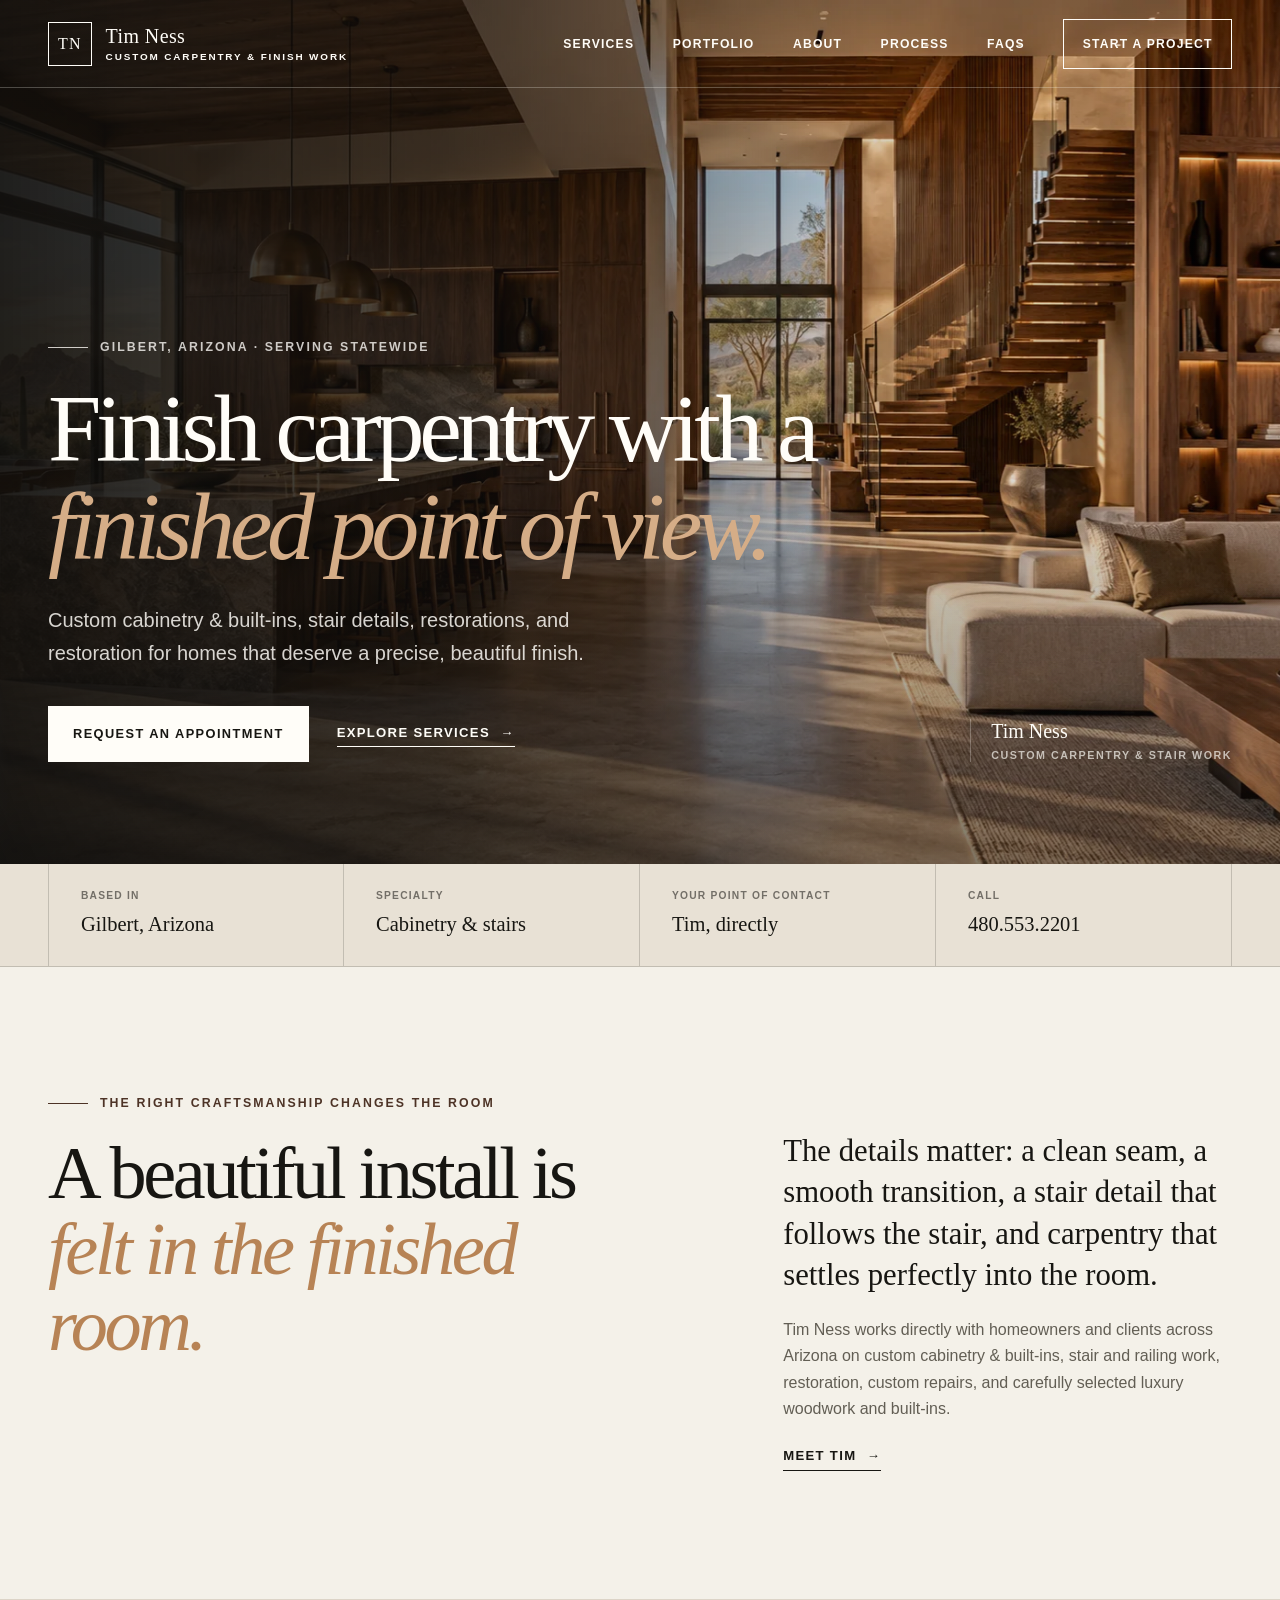
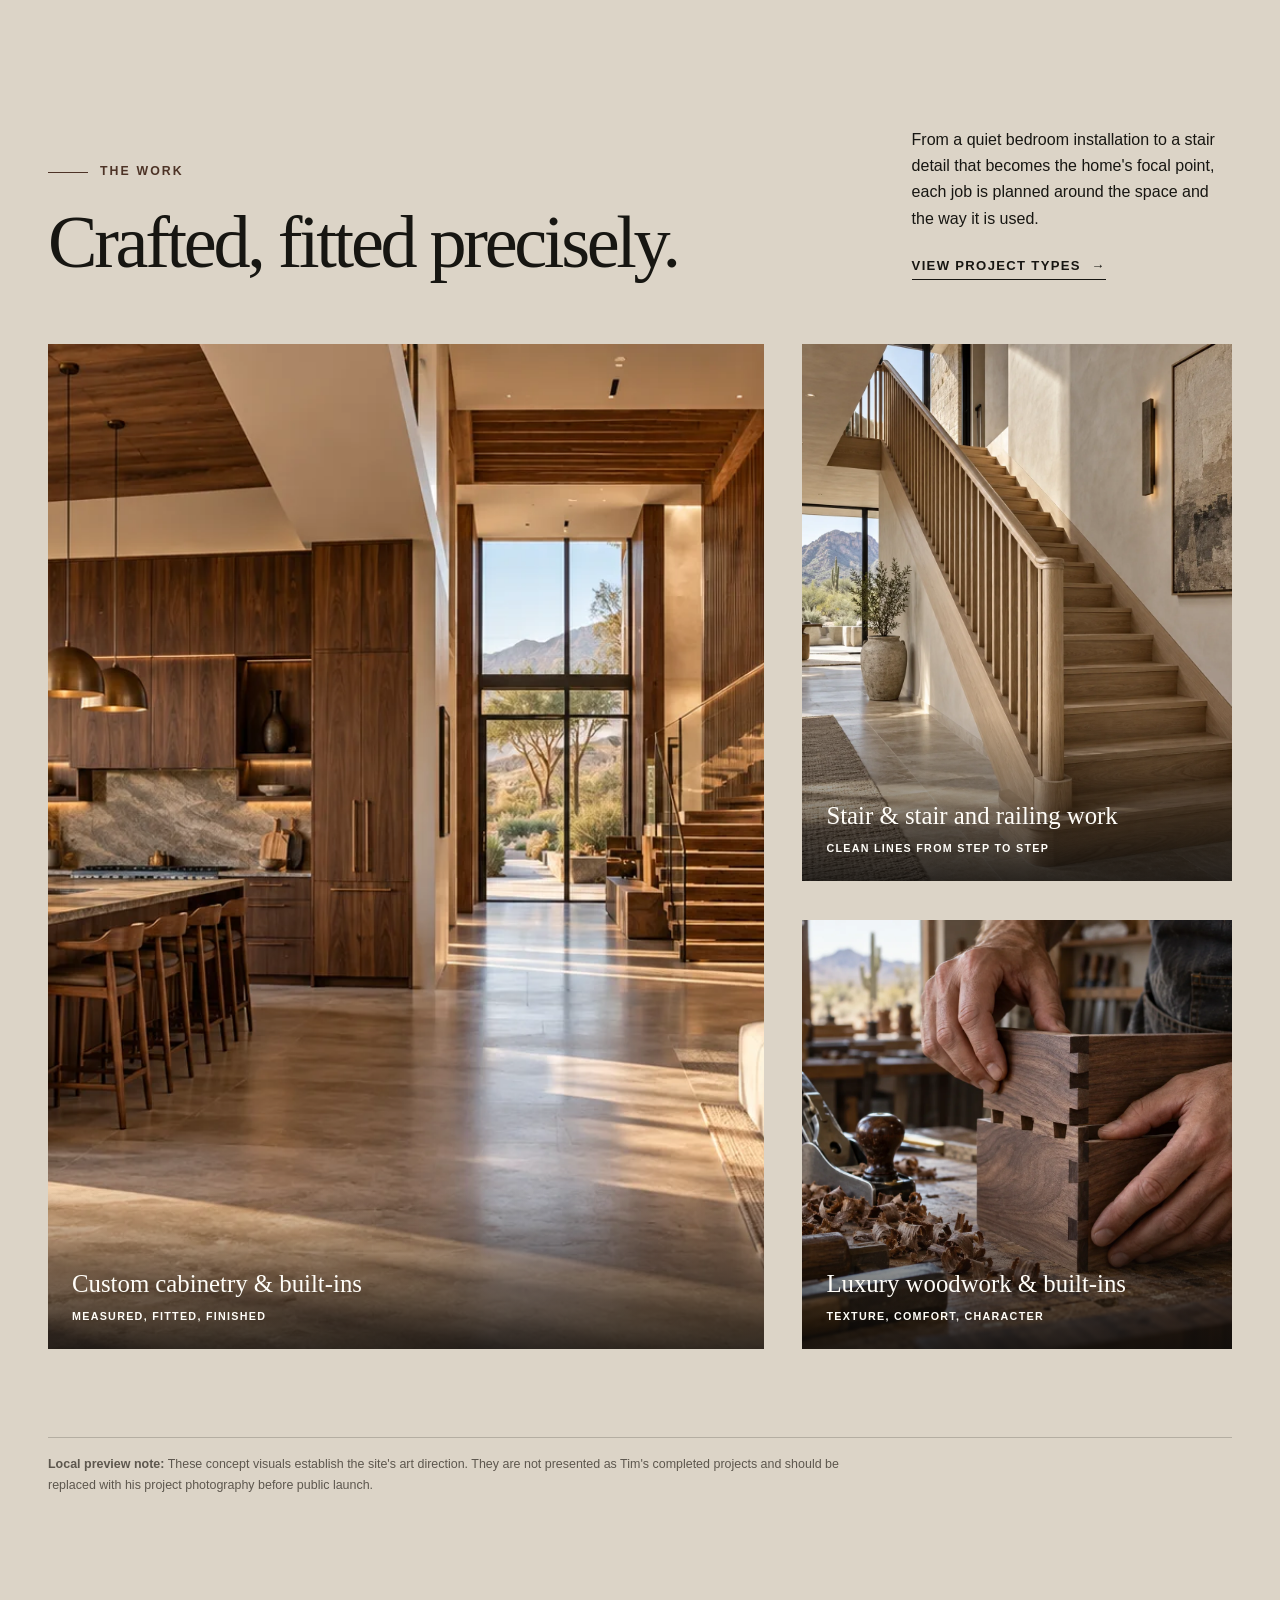
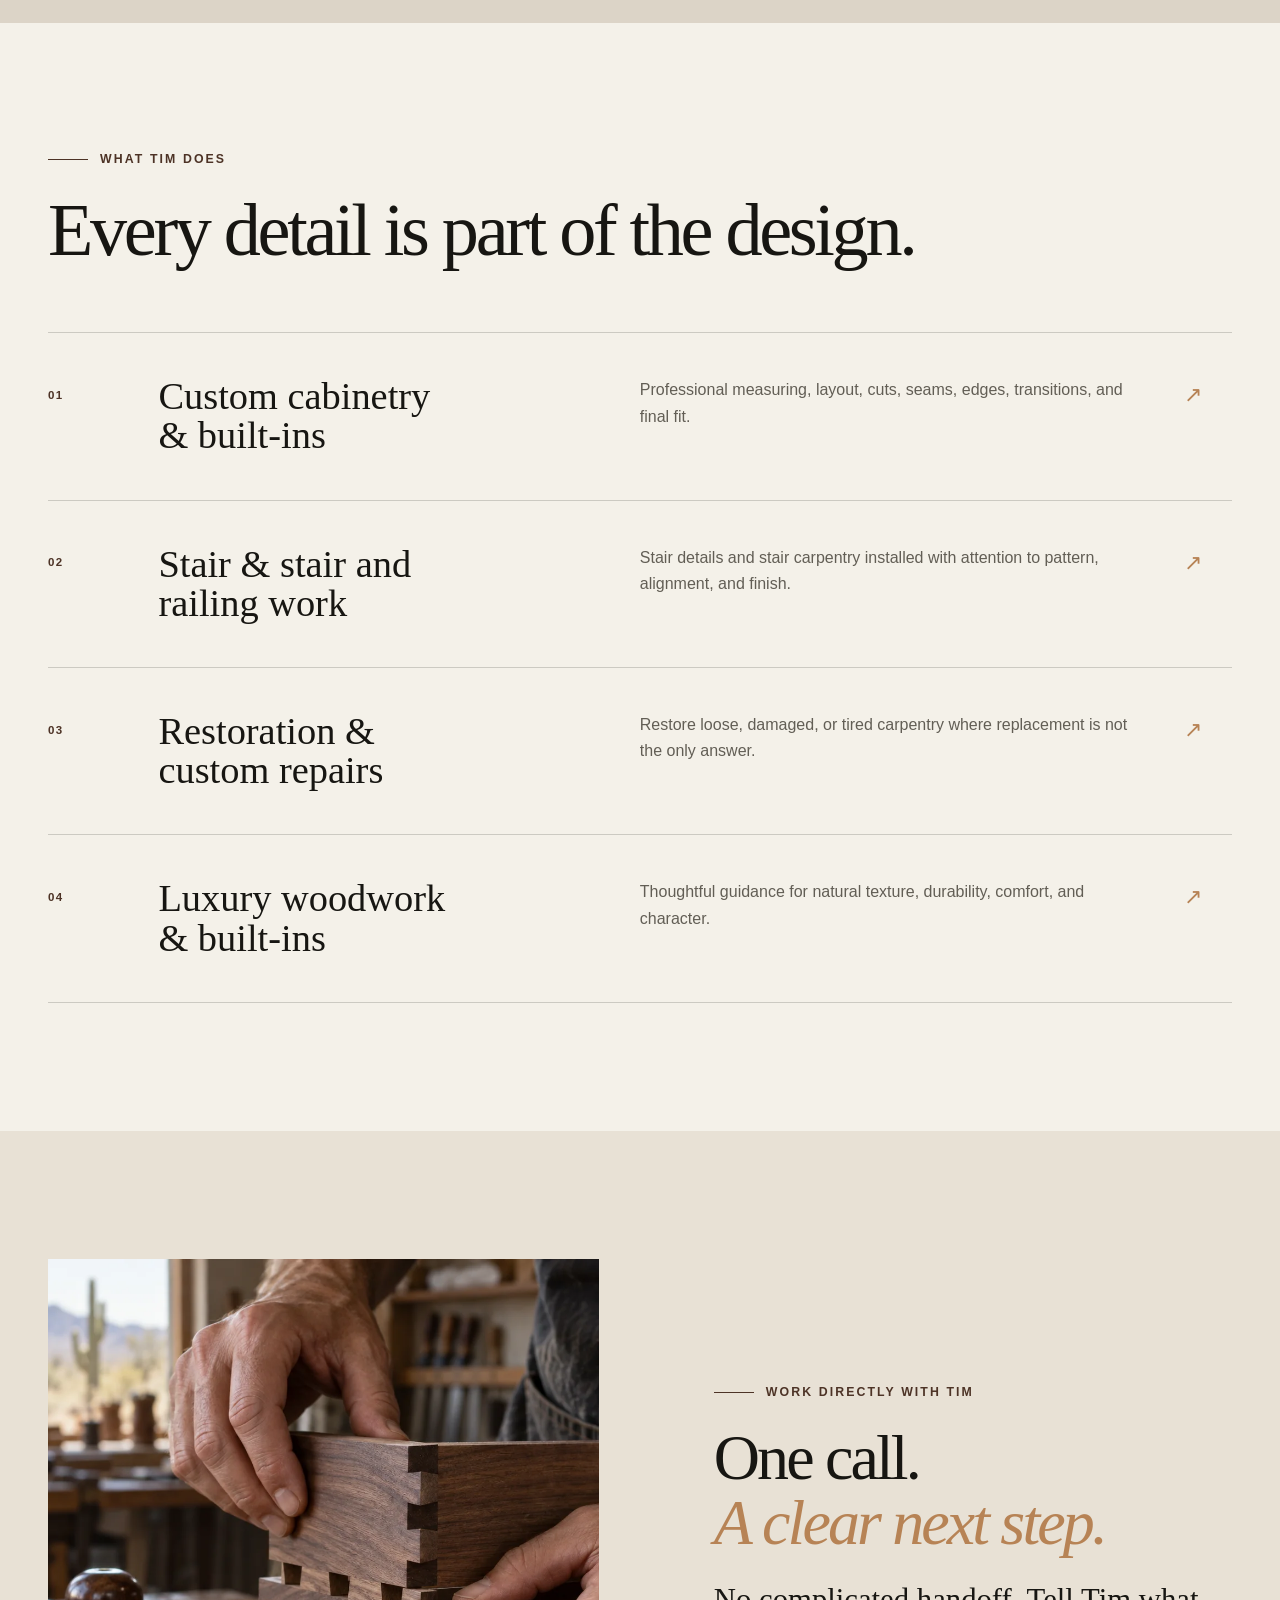
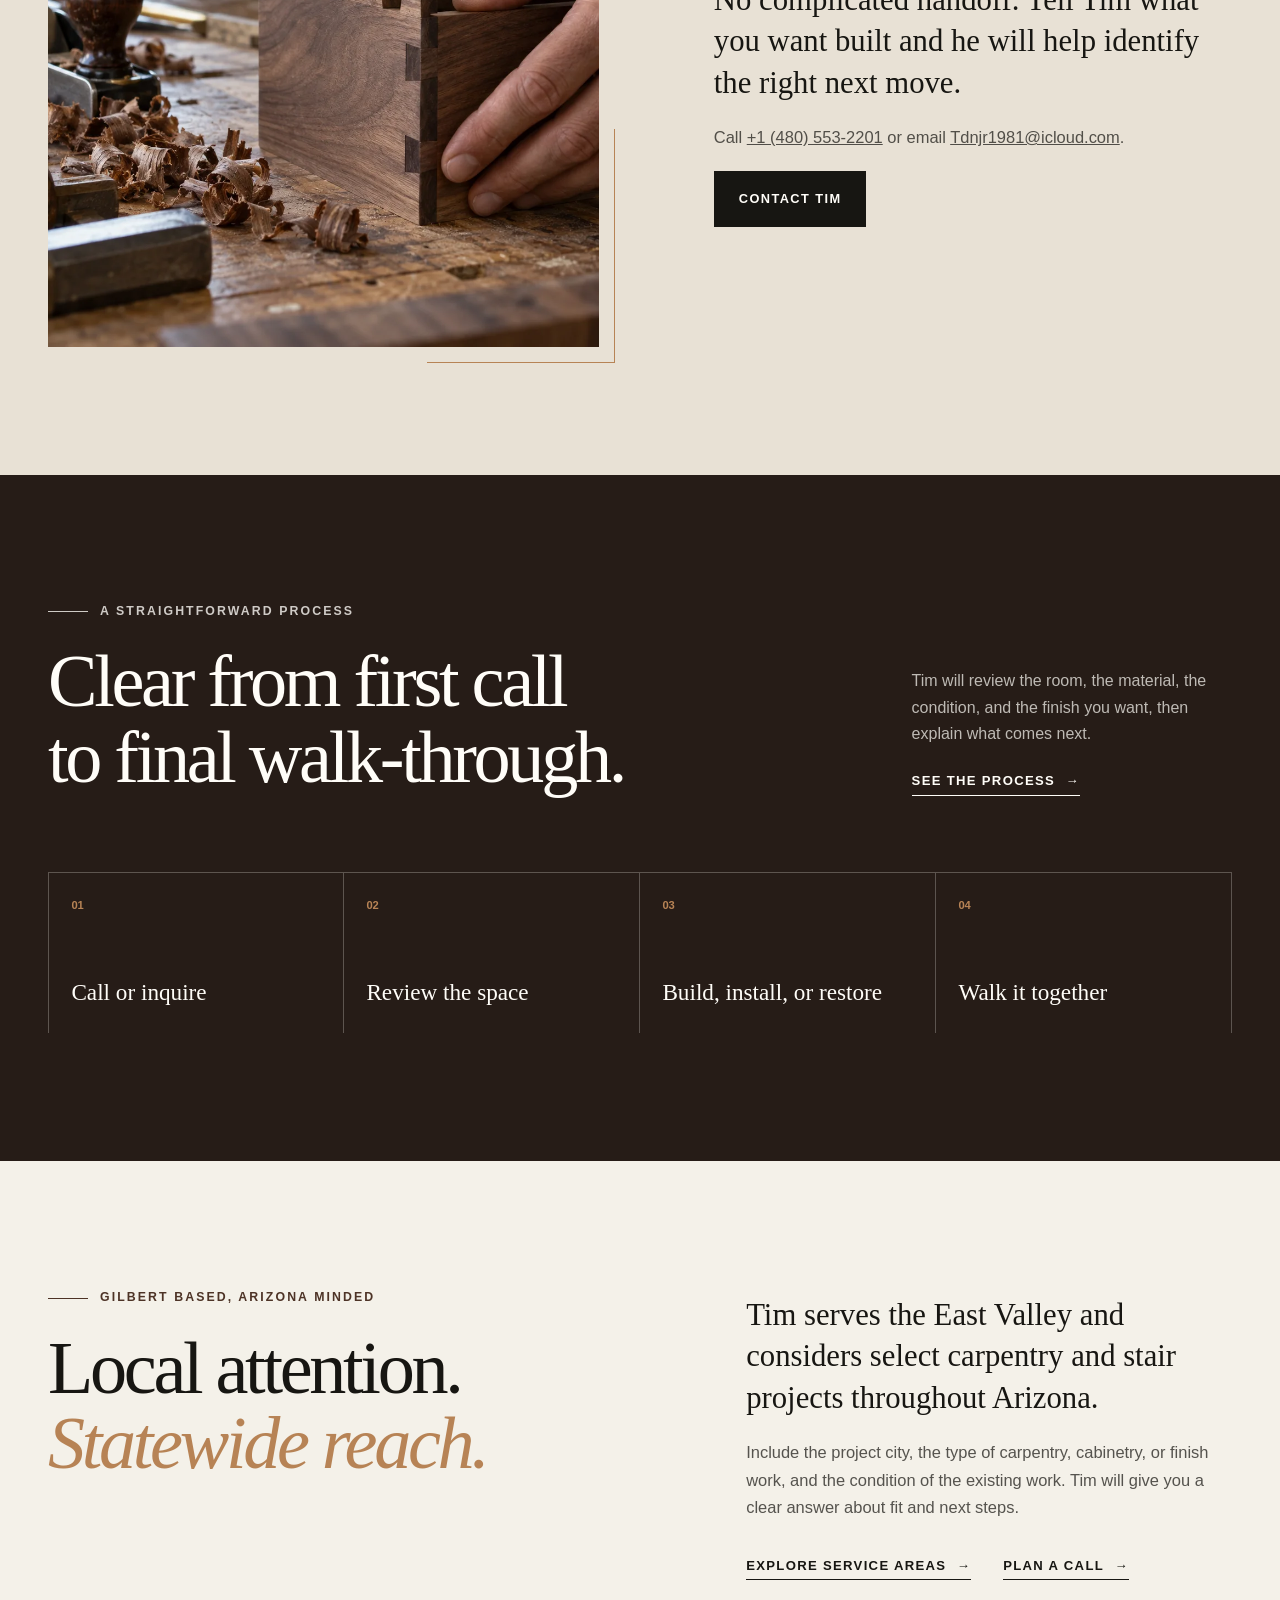
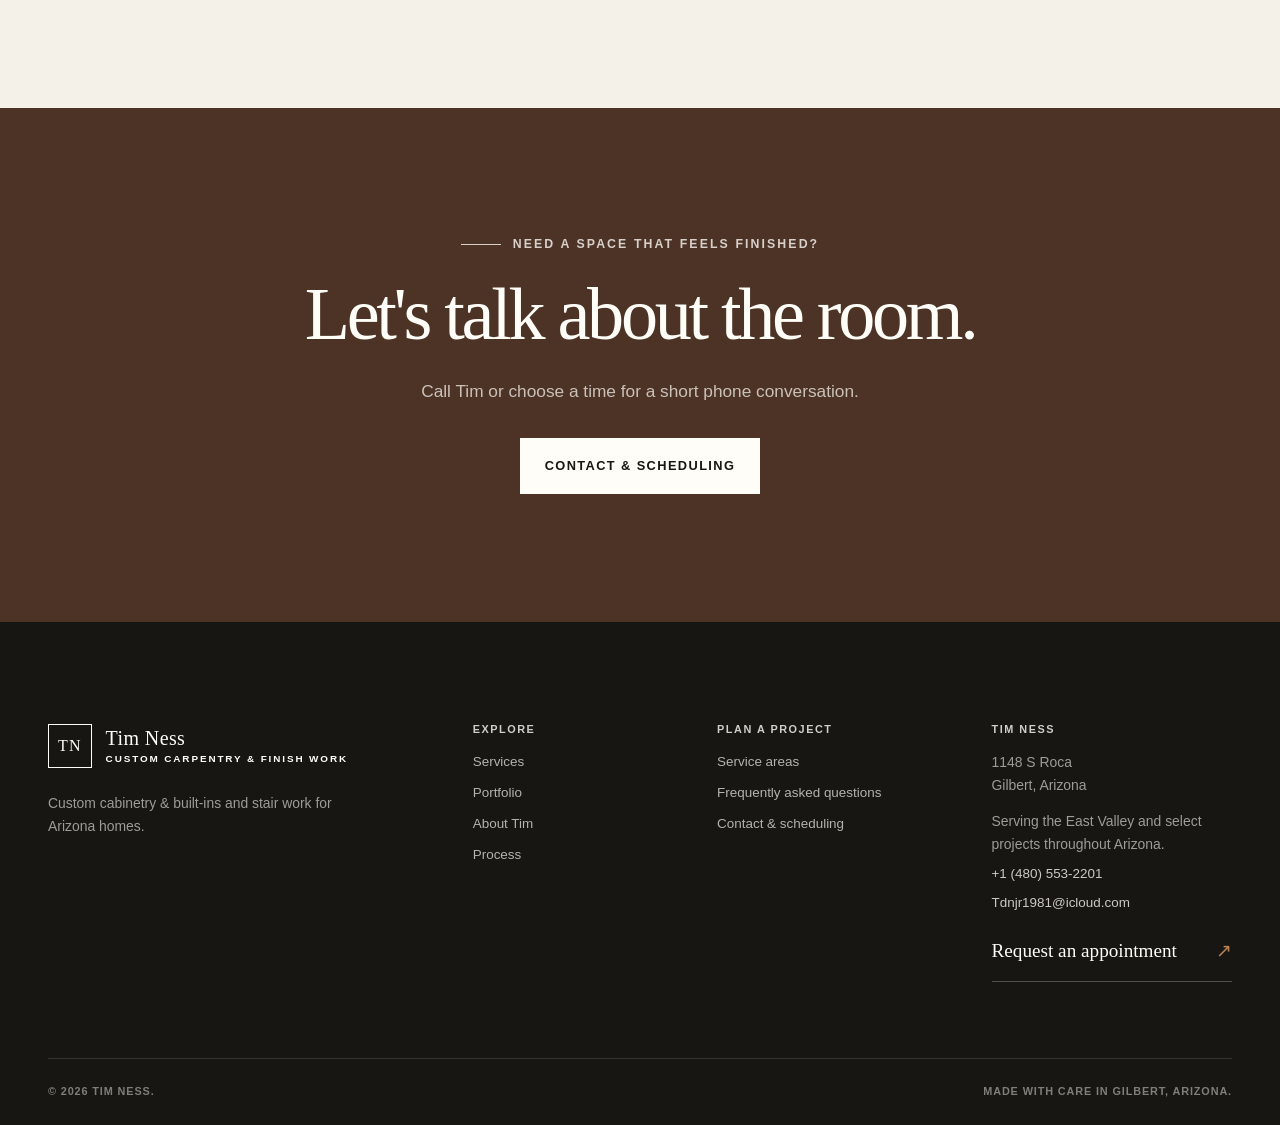
==== index.html @ 59b5bea2 "Publish Tim Ness carpentry preview" ====
<!doctype html>
<html lang="en-US">
<head>
	<meta charset="UTF-8">
	<meta name="viewport" content="width=device-width, initial-scale=1">
	<title>Tim Ness Custom Carpentry &#8211; Gilbert, Arizona</title>
<meta name='robots' content='noindex, nofollow' />
<meta name="description" content="Custom cabinetry, kitchens, built-ins, finish carpentry, stair work, and architectural millwork based in Gilbert and serving Arizona."><style id="wp-img-auto-sizes-contain-inline-css">
img:is([sizes=auto i],[sizes^="auto," i]){contain-intrinsic-size:3000px 1500px}
/*# sourceURL=wp-img-auto-sizes-contain-inline-css */
</style>
<style id="wp-emoji-styles-inline-css">

	img.wp-smiley, img.emoji {
		display: inline !important;
		border: none !important;
		box-shadow: none !important;
		height: 1em !important;
		width: 1em !important;
		margin: 0 0.07em !important;
		vertical-align: -0.1em !important;
		background: none !important;
		padding: 0 !important;
	}
/*# sourceURL=wp-emoji-styles-inline-css */
</style>
<style id="wp-block-library-inline-css">
:root{--wp-block-synced-color:#7a00df;--wp-block-synced-color--rgb:122,0,223;--wp-bound-block-color:var(--wp-block-synced-color);--wp-editor-canvas-background:#ddd;--wp-admin-theme-color:#007cba;--wp-admin-theme-color--rgb:0,124,186;--wp-admin-theme-color-darker-10:#006ba1;--wp-admin-theme-color-darker-10--rgb:0,107,160.5;--wp-admin-theme-color-darker-20:#005a87;--wp-admin-theme-color-darker-20--rgb:0,90,135;--wp-admin-border-width-focus:2px}@media (min-resolution:192dpi){:root{--wp-admin-border-width-focus:1.5px}}.wp-element-button{cursor:pointer}:root .has-very-light-gray-background-color{background-color:#eee}:root .has-very-dark-gray-background-color{background-color:#313131}:root .has-very-light-gray-color{color:#eee}:root .has-very-dark-gray-color{color:#313131}:root .has-vivid-green-cyan-to-vivid-cyan-blue-gradient-background{background:linear-gradient(135deg,#00d084,#0693e3)}:root .has-purple-crush-gradient-background{background:linear-gradient(135deg,#34e2e4,#4721fb 50%,#ab1dfe)}:root .has-hazy-dawn-gradient-background{background:linear-gradient(135deg,#faaca8,#dad0ec)}:root .has-subdued-olive-gradient-background{background:linear-gradient(135deg,#fafae1,#67a671)}:root .has-atomic-cream-gradient-background{background:linear-gradient(135deg,#fdd79a,#004a59)}:root .has-nightshade-gradient-background{background:linear-gradient(135deg,#330968,#31cdcf)}:root .has-midnight-gradient-background{background:linear-gradient(135deg,#020381,#2874fc)}:root{--wp--preset--font-size--normal:16px;--wp--preset--font-size--huge:42px}.has-regular-font-size{font-size:1em}.has-larger-font-size{font-size:2.625em}.has-normal-font-size{font-size:var(--wp--preset--font-size--normal)}.has-huge-font-size{font-size:var(--wp--preset--font-size--huge)}:root .has-text-align-center{text-align:center}:root .has-text-align-left{text-align:left}:root .has-text-align-right{text-align:right}.has-fit-text{white-space:nowrap!important}#end-resizable-editor-section{display:none}.aligncenter{clear:both}.items-justified-left{justify-content:flex-start}.items-justified-center{justify-content:center}.items-justified-right{justify-content:flex-end}.items-justified-space-between{justify-content:space-between}.screen-reader-text{word-wrap:normal!important;border:0;clip-path:inset(50%);height:1px;margin:-1px;overflow:hidden;padding:0;position:absolute;width:1px;word-break:normal!important}.screen-reader-text:focus{background-color:#ddd;clip-path:none;color:#444;display:block;font-size:1em;height:auto;left:5px;line-height:normal;padding:15px 23px 14px;text-decoration:none;top:5px;width:auto;z-index:100000}html :where(.has-border-color){border-style:solid}html :where([style^=border-color],[style*=";border-color"],[style*="; border-color"]){border-style:solid}html :where([style^=border-top-color],[style*=";border-top-color"],[style*="; border-top-color"]){border-top-style:solid}html :where([style^=border-right-color],[style*=";border-right-color"],[style*="; border-right-color"]){border-right-style:solid}html :where([style^=border-bottom-color],[style*=";border-bottom-color"],[style*="; border-bottom-color"]){border-bottom-style:solid}html :where([style^=border-left-color],[style*=";border-left-color"],[style*="; border-left-color"]){border-left-style:solid}html :where([style^=border-width],[style*=";border-width"],[style*="; border-width"]){border-style:solid}html :where([style^=border-top-width],[style*=";border-top-width"],[style*="; border-top-width"]){border-top-style:solid}html :where([style^=border-right-width],[style*=";border-right-width"],[style*="; border-right-width"]){border-right-style:solid}html :where([style^=border-bottom-width],[style*=";border-bottom-width"],[style*="; border-bottom-width"]){border-bottom-style:solid}html :where([style^=border-left-width],[style*=";border-left-width"],[style*="; border-left-width"]){border-left-style:solid}html :where(img[class*=wp-image-]){height:auto;max-width:100%}:where(figure){margin:0 0 1em}html :where(.is-position-sticky){--wp-admin--admin-bar--position-offset:var(--wp-admin--admin-bar--height,0px)}@media screen and (max-width:600px){html :where(.is-position-sticky){--wp-admin--admin-bar--position-offset:0px}}

/*# sourceURL=/wp-includes/css/dist/block-library/common.min.css */
</style>
<style id="classic-theme-styles-inline-css">
/*! This file is auto-generated */
.wp-block-button__link{color:#fff;background-color:#32373c;border-radius:9999px;box-shadow:none;text-decoration:none;padding:calc(.667em + 2px) calc(1.333em + 2px);font-size:1.125em}.wp-block-file__button{background:#32373c;color:#fff;text-decoration:none}
/*# sourceURL=/wp-includes/css/classic-themes.min.css */
</style>

<style id="global-styles-inline-css">
:root{--wp--preset--aspect-ratio--square: 1;--wp--preset--aspect-ratio--4-3: 4/3;--wp--preset--aspect-ratio--3-4: 3/4;--wp--preset--aspect-ratio--3-2: 3/2;--wp--preset--aspect-ratio--2-3: 2/3;--wp--preset--aspect-ratio--16-9: 16/9;--wp--preset--aspect-ratio--9-16: 9/16;--wp--preset--color--black: #000000;--wp--preset--color--cyan-bluish-gray: #abb8c3;--wp--preset--color--white: #ffffff;--wp--preset--color--pale-pink: #f78da7;--wp--preset--color--vivid-red: #cf2e2e;--wp--preset--color--luminous-vivid-orange: #ff6900;--wp--preset--color--luminous-vivid-amber: #fcb900;--wp--preset--color--light-green-cyan: #7bdcb5;--wp--preset--color--vivid-green-cyan: #00d084;--wp--preset--color--pale-cyan-blue: #8ed1fc;--wp--preset--color--vivid-cyan-blue: #0693e3;--wp--preset--color--vivid-purple: #9b51e0;--wp--preset--gradient--vivid-cyan-blue-to-vivid-purple: linear-gradient(135deg,rgb(6,147,227) 0%,rgb(155,81,224) 100%);--wp--preset--gradient--light-green-cyan-to-vivid-green-cyan: linear-gradient(135deg,rgb(122,220,180) 0%,rgb(0,208,130) 100%);--wp--preset--gradient--luminous-vivid-amber-to-luminous-vivid-orange: linear-gradient(135deg,rgb(252,185,0) 0%,rgb(255,105,0) 100%);--wp--preset--gradient--luminous-vivid-orange-to-vivid-red: linear-gradient(135deg,rgb(255,105,0) 0%,rgb(207,46,46) 100%);--wp--preset--gradient--very-light-gray-to-cyan-bluish-gray: linear-gradient(135deg,rgb(238,238,238) 0%,rgb(169,184,195) 100%);--wp--preset--gradient--cool-to-warm-spectrum: linear-gradient(135deg,rgb(74,234,220) 0%,rgb(151,120,209) 20%,rgb(207,42,186) 40%,rgb(238,44,130) 60%,rgb(251,105,98) 80%,rgb(254,248,76) 100%);--wp--preset--gradient--blush-light-purple: linear-gradient(135deg,rgb(255,206,236) 0%,rgb(152,150,240) 100%);--wp--preset--gradient--blush-bordeaux: linear-gradient(135deg,rgb(254,205,165) 0%,rgb(254,45,45) 50%,rgb(107,0,62) 100%);--wp--preset--gradient--luminous-dusk: linear-gradient(135deg,rgb(255,203,112) 0%,rgb(199,81,192) 50%,rgb(65,88,208) 100%);--wp--preset--gradient--pale-ocean: linear-gradient(135deg,rgb(255,245,203) 0%,rgb(182,227,212) 50%,rgb(51,167,181) 100%);--wp--preset--gradient--electric-grass: linear-gradient(135deg,rgb(202,248,128) 0%,rgb(113,206,126) 100%);--wp--preset--gradient--midnight: linear-gradient(135deg,rgb(2,3,129) 0%,rgb(40,116,252) 100%);--wp--preset--font-size--small: 13px;--wp--preset--font-size--medium: 20px;--wp--preset--font-size--large: 36px;--wp--preset--font-size--x-large: 42px;--wp--preset--spacing--20: 0.44rem;--wp--preset--spacing--30: 0.67rem;--wp--preset--spacing--40: 1rem;--wp--preset--spacing--50: 1.5rem;--wp--preset--spacing--60: 2.25rem;--wp--preset--spacing--70: 3.38rem;--wp--preset--spacing--80: 5.06rem;--wp--preset--shadow--natural: 6px 6px 9px rgba(0, 0, 0, 0.2);--wp--preset--shadow--deep: 12px 12px 50px rgba(0, 0, 0, 0.4);--wp--preset--shadow--sharp: 6px 6px 0px rgba(0, 0, 0, 0.2);--wp--preset--shadow--outlined: 6px 6px 0px -3px rgb(255, 255, 255), 6px 6px rgb(0, 0, 0);--wp--preset--shadow--crisp: 6px 6px 0px rgb(0, 0, 0);}.wp-block-button{--wp--preset--dimension--25: 25%;--wp--preset--dimension--50: 50%;--wp--preset--dimension--75: 75%;--wp--preset--dimension--100: 100%;}:where(body) { margin: 0; }:where(.is-layout-flex){gap: 0.5em;}:where(.is-layout-grid){gap: 0.5em;}body .is-layout-flex{display: flex;}.is-layout-flex{flex-wrap: wrap;align-items: center;}.is-layout-flex > :is(*, div){margin: 0;}body .is-layout-grid{display: grid;}.is-layout-grid > :is(*, div){margin: 0;}body{padding-top: 0px;padding-right: 0px;padding-bottom: 0px;padding-left: 0px;}:root :where(.wp-element-button, .wp-block-button__link){background-color: #32373c;border-width: 0;color: #fff;font-family: inherit;font-size: inherit;font-style: inherit;font-weight: inherit;letter-spacing: inherit;line-height: inherit;padding-top: calc(0.667em + 2px);padding-right: calc(1.333em + 2px);padding-bottom: calc(0.667em + 2px);padding-left: calc(1.333em + 2px);text-decoration: none;text-transform: inherit;}.has-black-color{color: var(--wp--preset--color--black) !important;}.has-cyan-bluish-gray-color{color: var(--wp--preset--color--cyan-bluish-gray) !important;}.has-white-color{color: var(--wp--preset--color--white) !important;}.has-pale-pink-color{color: var(--wp--preset--color--pale-pink) !important;}.has-vivid-red-color{color: var(--wp--preset--color--vivid-red) !important;}.has-luminous-vivid-orange-color{color: var(--wp--preset--color--luminous-vivid-orange) !important;}.has-luminous-vivid-amber-color{color: var(--wp--preset--color--luminous-vivid-amber) !important;}.has-light-green-cyan-color{color: var(--wp--preset--color--light-green-cyan) !important;}.has-vivid-green-cyan-color{color: var(--wp--preset--color--vivid-green-cyan) !important;}.has-pale-cyan-blue-color{color: var(--wp--preset--color--pale-cyan-blue) !important;}.has-vivid-cyan-blue-color{color: var(--wp--preset--color--vivid-cyan-blue) !important;}.has-vivid-purple-color{color: var(--wp--preset--color--vivid-purple) !important;}.has-black-background-color{background-color: var(--wp--preset--color--black) !important;}.has-cyan-bluish-gray-background-color{background-color: var(--wp--preset--color--cyan-bluish-gray) !important;}.has-white-background-color{background-color: var(--wp--preset--color--white) !important;}.has-pale-pink-background-color{background-color: var(--wp--preset--color--pale-pink) !important;}.has-vivid-red-background-color{background-color: var(--wp--preset--color--vivid-red) !important;}.has-luminous-vivid-orange-background-color{background-color: var(--wp--preset--color--luminous-vivid-orange) !important;}.has-luminous-vivid-amber-background-color{background-color: var(--wp--preset--color--luminous-vivid-amber) !important;}.has-light-green-cyan-background-color{background-color: var(--wp--preset--color--light-green-cyan) !important;}.has-vivid-green-cyan-background-color{background-color: var(--wp--preset--color--vivid-green-cyan) !important;}.has-pale-cyan-blue-background-color{background-color: var(--wp--preset--color--pale-cyan-blue) !important;}.has-vivid-cyan-blue-background-color{background-color: var(--wp--preset--color--vivid-cyan-blue) !important;}.has-vivid-purple-background-color{background-color: var(--wp--preset--color--vivid-purple) !important;}.has-black-border-color{border-color: var(--wp--preset--color--black) !important;}.has-cyan-bluish-gray-border-color{border-color: var(--wp--preset--color--cyan-bluish-gray) !important;}.has-white-border-color{border-color: var(--wp--preset--color--white) !important;}.has-pale-pink-border-color{border-color: var(--wp--preset--color--pale-pink) !important;}.has-vivid-red-border-color{border-color: var(--wp--preset--color--vivid-red) !important;}.has-luminous-vivid-orange-border-color{border-color: var(--wp--preset--color--luminous-vivid-orange) !important;}.has-luminous-vivid-amber-border-color{border-color: var(--wp--preset--color--luminous-vivid-amber) !important;}.has-light-green-cyan-border-color{border-color: var(--wp--preset--color--light-green-cyan) !important;}.has-vivid-green-cyan-border-color{border-color: var(--wp--preset--color--vivid-green-cyan) !important;}.has-pale-cyan-blue-border-color{border-color: var(--wp--preset--color--pale-cyan-blue) !important;}.has-vivid-cyan-blue-border-color{border-color: var(--wp--preset--color--vivid-cyan-blue) !important;}.has-vivid-purple-border-color{border-color: var(--wp--preset--color--vivid-purple) !important;}.has-vivid-cyan-blue-to-vivid-purple-gradient-background{background: var(--wp--preset--gradient--vivid-cyan-blue-to-vivid-purple) !important;}.has-light-green-cyan-to-vivid-green-cyan-gradient-background{background: var(--wp--preset--gradient--light-green-cyan-to-vivid-green-cyan) !important;}.has-luminous-vivid-amber-to-luminous-vivid-orange-gradient-background{background: var(--wp--preset--gradient--luminous-vivid-amber-to-luminous-vivid-orange) !important;}.has-luminous-vivid-orange-to-vivid-red-gradient-background{background: var(--wp--preset--gradient--luminous-vivid-orange-to-vivid-red) !important;}.has-very-light-gray-to-cyan-bluish-gray-gradient-background{background: var(--wp--preset--gradient--very-light-gray-to-cyan-bluish-gray) !important;}.has-cool-to-warm-spectrum-gradient-background{background: var(--wp--preset--gradient--cool-to-warm-spectrum) !important;}.has-blush-light-purple-gradient-background{background: var(--wp--preset--gradient--blush-light-purple) !important;}.has-blush-bordeaux-gradient-background{background: var(--wp--preset--gradient--blush-bordeaux) !important;}.has-luminous-dusk-gradient-background{background: var(--wp--preset--gradient--luminous-dusk) !important;}.has-pale-ocean-gradient-background{background: var(--wp--preset--gradient--pale-ocean) !important;}.has-electric-grass-gradient-background{background: var(--wp--preset--gradient--electric-grass) !important;}.has-midnight-gradient-background{background: var(--wp--preset--gradient--midnight) !important;}.has-small-font-size{font-size: var(--wp--preset--font-size--small) !important;}.has-medium-font-size{font-size: var(--wp--preset--font-size--medium) !important;}.has-large-font-size{font-size: var(--wp--preset--font-size--large) !important;}.has-x-large-font-size{font-size: var(--wp--preset--font-size--x-large) !important;}
/*# sourceURL=global-styles-inline-css */
</style>

<link rel='stylesheet' id='tim-ness-main-css' href='https://ymemon.github.io/tim-ness-carpentry-preview/wp-content/themes/tim-ness-fine-carpentry/assets/css/main.css?ver=2.0.1' media='all' />
<link rel="https://api.w.org/" href="https://ymemon.github.io/tim-ness-carpentry-preview/wp-json/" /><link rel="alternate" title="JSON" type="application/json" href="https://ymemon.github.io/tim-ness-carpentry-preview/wp-json/wp/v2/pages/6" /><link rel="EditURI" type="application/rsd+xml" title="RSD" href="https://ymemon.github.io/tim-ness-carpentry-preview/xmlrpc.php?rsd" />
<meta name="generator" content="WordPress 7.1" />
<link rel="canonical" href="https://ymemon.github.io/tim-ness-carpentry-preview/" />
<link rel='shortlink' href='https://ymemon.github.io/tim-ness-carpentry-preview/' />
<script type="application/ld+json">{"@context":"https://schema.org","@type":"ProfessionalService","name":"Tim Ness Custom Carpentry","description":"Custom cabinetry, kitchens, built-ins, finish carpentry, stair work, and architectural millwork serving Arizona.","email":"Tdnjr1981@icloud.com","telephone":"+1-480-553-2201","address":{"@type":"PostalAddress","streetAddress":"1148 S Roca","addressLocality":"Gilbert","addressRegion":"AZ","addressCountry":"US"},"areaServed":{"@type":"State","name":"Arizona"},"url":"https://ymemon.github.io/tim-ness-carpentry-preview/"}</script></head>
<body class="home wp-singular page-template-default page page-id-6 wp-embed-responsive wp-theme-tim-ness-fine-carpentry">
<a class="skip-link" href="#main-content">Skip to content</a>
<header class="site-header" data-site-header>
	<div class="site-shell header-inner">
		<a class="brand" href="https://ymemon.github.io/tim-ness-carpentry-preview/" aria-label="Tim Ness Custom Carpentry and Stair Work home">
			<span class="brand-mark" aria-hidden="true">TN</span>
			<span class="brand-copy">
				<strong>Tim Ness</strong>
				<small>Custom Carpentry & Finish Work</small>
			</span>
		</a>

		<button class="menu-toggle" type="button" aria-expanded="false" aria-controls="site-navigation">
			<span class="sr-only">Toggle navigation</span>
			<span></span><span></span>
		</button>

		<nav class="site-navigation" id="site-navigation" aria-label="Primary navigation">
			<a  href="https://ymemon.github.io/tim-ness-carpentry-preview/services/">Services</a>
			<a  href="https://ymemon.github.io/tim-ness-carpentry-preview/portfolio/">Portfolio</a>
			<a  href="https://ymemon.github.io/tim-ness-carpentry-preview/about/">About</a>
			<a  href="https://ymemon.github.io/tim-ness-carpentry-preview/process/">Process</a>
			<a  href="https://ymemon.github.io/tim-ness-carpentry-preview/frequently-asked-questions/">FAQs</a>
			<a class="nav-cta"  href="https://ymemon.github.io/tim-ness-carpentry-preview/contact/">Start a project</a>
		</nav>
	</div>
</header>




<main id="main-content">
	<section class="hero" aria-labelledby="hero-title"><img class="hero-image" src="https://ymemon.github.io/tim-ness-carpentry-preview/wp-content/themes/tim-ness-fine-carpentry/assets/images/hero-carpentry-showcase.webp" alt="Exquisite custom kitchen, staircase, built-ins, and architectural woodwork in an Arizona home" width="1696" height="960" fetchpriority="high"><div class="hero-shade" aria-hidden="true"></div><div class="site-shell hero-inner"><div class="hero-copy"><p class="eyebrow eyebrow-light">Gilbert, Arizona &middot; Serving statewide</p><h1 id="hero-title">Finish carpentry with a<br><em>finished point of view.</em></h1><p class="hero-intro">Custom cabinetry & built-ins, stair details, restorations, and restoration for homes that deserve a precise, beautiful finish.</p><div class="hero-actions"><a class="button button-light" href="https://ymemon.github.io/tim-ness-carpentry-preview/contact/">Request an appointment</a><a class="text-link text-link-light" href="https://ymemon.github.io/tim-ness-carpentry-preview/services/">Explore services <span aria-hidden="true">&rarr;</span></a></div></div><div class="hero-signature" aria-label="Tim Ness, carpentry specialist"><span>Tim Ness</span><small>Custom carpentry & stair work</small></div></div></section>
	<section class="home-proof" aria-label="Business highlights"><div class="site-shell proof-grid"><div><small>Based in</small><strong>Gilbert, Arizona</strong></div><div><small>Specialty</small><strong>Cabinetry & stairs</strong></div><div><small>Your point of contact</small><strong>Tim, directly</strong></div><div><small>Call</small><strong>480.553.2201</strong></div></div></section>
	<section class="intro section-pad" aria-labelledby="intro-title"><div class="site-shell intro-grid"><div><p class="eyebrow">The right craftsmanship changes the room</p><h2 id="intro-title">A beautiful install is<br><em>felt in the finished room.</em></h2></div><div class="intro-copy"><p class="lead">The details matter: a clean seam, a smooth transition, a stair detail that follows the stair, and carpentry that settles perfectly into the room.</p><p>Tim Ness works directly with homeowners and clients across Arizona on custom cabinetry & built-ins, stair and railing work, restoration, custom repairs, and carefully selected luxury woodwork and built-ins.</p><a class="text-link" href="https://ymemon.github.io/tim-ness-carpentry-preview/about/">Meet Tim <span aria-hidden="true">&rarr;</span></a></div></div></section>
	<section class="work-section section-pad" aria-labelledby="featured-title"><div class="site-shell section-heading split-heading"><div><p class="eyebrow">The work</p><h2 id="featured-title">Crafted, fitted precisely.</h2></div><div><p>From a quiet bedroom installation to a stair detail that becomes the home's focal point, each job is planned around the space and the way it is used.</p><a class="text-link" href="https://ymemon.github.io/tim-ness-carpentry-preview/portfolio/">View project types <span aria-hidden="true">&rarr;</span></a></div></div><div class="site-shell home-featured-grid"><a class="home-feature-card home-feature-wide" href="https://ymemon.github.io/tim-ness-carpentry-preview/services/#custom-installation"><img src="https://ymemon.github.io/tim-ness-carpentry-preview/wp-content/themes/tim-ness-fine-carpentry/assets/images/hero-carpentry-showcase.webp" alt="Exquisite custom kitchen, staircase, built-ins, and architectural woodwork" width="1696" height="960" loading="lazy"><span><strong>Custom cabinetry & built-ins</strong><small>Measured, fitted, finished</small></span></a><a class="home-feature-card" href="https://ymemon.github.io/tim-ness-carpentry-preview/services/#stair-work"><img src="https://ymemon.github.io/tim-ness-carpentry-preview/wp-content/themes/tim-ness-fine-carpentry/assets/images/portfolio-staircase-concept.webp" alt="Staircase ready for a fitted stair detail" width="1122" height="1402" loading="lazy"><span><strong>Stair & stair and railing work</strong><small>Clean lines from step to step</small></span></a><a class="home-feature-card" href="https://ymemon.github.io/tim-ness-carpentry-preview/services/#woodwork"><img src="https://ymemon.github.io/tim-ness-carpentry-preview/wp-content/themes/tim-ness-fine-carpentry/assets/images/craft-detail-concept.webp" alt="Close texture detail suggesting luxury carpentry" width="1254" height="1254" loading="lazy"><span><strong>Luxury woodwork & built-ins</strong><small>Texture, comfort, character</small></span></a></div><div class="site-shell concept-note"><p><strong>Local preview note:</strong> These concept visuals establish the site's art direction. They are not presented as Tim's completed projects and should be replaced with his project photography before public launch.</p></div></section>
	<section class="services section-pad" aria-labelledby="services-preview-title"><div class="site-shell"><div class="section-heading services-heading"><p class="eyebrow">What Tim does</p><h2 id="services-preview-title">Every detail is part of the design.</h2></div><div class="services-list"><a class="service-item" href="https://ymemon.github.io/tim-ness-carpentry-preview/services/#custom-installation"><span class="service-number">01</span><div><h3>Custom cabinetry & built-ins</h3><p>Professional measuring, layout, cuts, seams, edges, transitions, and final fit.</p></div><span class="service-mark" aria-hidden="true">&nearr;</span></a><a class="service-item" href="https://ymemon.github.io/tim-ness-carpentry-preview/services/#stair-work"><span class="service-number">02</span><div><h3>Stair & stair and railing work</h3><p>Stair details and stair carpentry installed with attention to pattern, alignment, and finish.</p></div><span class="service-mark" aria-hidden="true">&nearr;</span></a><a class="service-item" href="https://ymemon.github.io/tim-ness-carpentry-preview/services/#restoration"><span class="service-number">03</span><div><h3>Restoration & custom repairs</h3><p>Restore loose, damaged, or tired carpentry where replacement is not the only answer.</p></div><span class="service-mark" aria-hidden="true">&nearr;</span></a><a class="service-item" href="https://ymemon.github.io/tim-ness-carpentry-preview/services/#woodwork"><span class="service-number">04</span><div><h3>Luxury woodwork & built-ins</h3><p>Thoughtful guidance for natural texture, durability, comfort, and character.</p></div><span class="service-mark" aria-hidden="true">&nearr;</span></a></div></div></section>
	<section class="home-about section-pad"><div class="site-shell content-split content-split-image"><div class="split-image"><img src="https://ymemon.github.io/tim-ness-carpentry-preview/wp-content/themes/tim-ness-fine-carpentry/assets/images/craft-detail-concept.webp" alt="Close view of hand-shaped walnut joinery and fine carpentry detail" width="1254" height="1254" loading="lazy"></div><div class="split-copy"><p class="eyebrow">Work directly with Tim</p><h2>One call.<br><em>A clear next step.</em></h2><p class="lead">No complicated handoff. Tell Tim what you want built and he will help identify the right next move.</p><p>Call <a href="tel:+14805532201">+1 (480) 553-2201</a> or email <a href="mailto:Tdnjr1981@icloud.com">Tdnjr1981@icloud.com</a>.</p><a class="button button-dark" href="https://ymemon.github.io/tim-ness-carpentry-preview/contact/">Contact Tim</a></div></div></section>
	<section class="home-process section-pad" aria-labelledby="home-process-title"><div class="site-shell"><div class="section-heading split-heading"><div><p class="eyebrow eyebrow-light">A straightforward process</p><h2 id="home-process-title">Clear from first call to final walk-through.</h2></div><div><p>Tim will review the room, the material, the condition, and the finish you want, then explain what comes next.</p><a class="text-link text-link-light" href="https://ymemon.github.io/tim-ness-carpentry-preview/process/">See the process <span aria-hidden="true">&rarr;</span></a></div></div><ol class="home-process-list"><li><span>01</span><strong>Call or inquire</strong></li><li><span>02</span><strong>Review the space</strong></li><li><span>03</span><strong>Build, install, or restore</strong></li><li><span>04</span><strong>Walk it together</strong></li></ol></div></section>
	<section class="home-area section-pad"><div class="site-shell content-split"><div><p class="eyebrow">Gilbert based, Arizona minded</p><h2>Local attention.<br><em>Statewide reach.</em></h2></div><div><p class="lead">Tim serves the East Valley and considers select carpentry and stair projects throughout Arizona.</p><p>Include the project city, the type of carpentry, cabinetry, or finish work, and the condition of the existing work. Tim will give you a clear answer about fit and next steps.</p><div class="link-row"><a class="text-link" href="https://ymemon.github.io/tim-ness-carpentry-preview/service-areas/">Explore service areas <span aria-hidden="true">&rarr;</span></a><a class="text-link" href="https://ymemon.github.io/tim-ness-carpentry-preview/contact/">Plan a call <span aria-hidden="true">&rarr;</span></a></div></div></div></section>
	<section class="page-cta"><div class="site-shell page-cta-inner"><p class="eyebrow eyebrow-light">Need a space that feels finished?</p><h2>Let's talk about the room.</h2><p>Call Tim or choose a time for a short phone conversation.</p><a class="button button-light" href="https://ymemon.github.io/tim-ness-carpentry-preview/contact/">Contact & scheduling</a></div></section>
</main>
<footer class="site-footer">
	<div class="site-shell footer-grid">
		<div>
			<a class="brand brand-light" href="https://ymemon.github.io/tim-ness-carpentry-preview/">
				<span class="brand-mark" aria-hidden="true">TN</span>
				<span class="brand-copy"><strong>Tim Ness</strong><small>Custom Carpentry & Finish Work</small></span>
			</a>
			<p>Custom cabinetry & built-ins and stair work for Arizona homes.</p>
		</div>
		<div>
			<h2>Explore</h2>
			<nav class="footer-links" aria-label="Footer navigation">
				<a href="https://ymemon.github.io/tim-ness-carpentry-preview/services/">Services</a>
				<a href="https://ymemon.github.io/tim-ness-carpentry-preview/portfolio/">Portfolio</a>
				<a href="https://ymemon.github.io/tim-ness-carpentry-preview/about/">About Tim</a>
				<a href="https://ymemon.github.io/tim-ness-carpentry-preview/process/">Process</a>
			</nav>
		</div>
		<div>
			<h2>Plan a project</h2>
			<nav class="footer-links" aria-label="Project information">
				<a href="https://ymemon.github.io/tim-ness-carpentry-preview/service-areas/">Service areas</a>
				<a href="https://ymemon.github.io/tim-ness-carpentry-preview/frequently-asked-questions/">Frequently asked questions</a>
				<a href="https://ymemon.github.io/tim-ness-carpentry-preview/contact/">Contact & scheduling</a>
			</nav>
		</div>
		<div>
			<h2>Tim Ness</h2>
			<address>1148 S Roca<br>Gilbert, Arizona</address>
			<p class="footer-service-note">Serving the East Valley and select projects throughout Arizona.</p>
			<a class="footer-contact-line" href="tel:+14805532201">+1 (480) 553-2201</a>
			<a class="footer-contact-line" href="mailto:Tdnjr1981@icloud.com">Tdnjr1981@icloud.com</a>
			<a class="footer-action" href="https://ymemon.github.io/tim-ness-carpentry-preview/contact/">Request an appointment <span aria-hidden="true">↗</span></a>
		</div>
	</div>
	<div class="site-shell footer-bottom">
		<p>© 2026 Tim Ness.</p>
		<p>Made with care in Gilbert, Arizona.</p>
	</div>
</footer>
<script type="speculationrules">
{"prefetch":[{"source":"document","where":{"and":[{"href_matches":"/*"},{"not":{"href_matches":["/wp-*.php","/wp-admin/*","/wp-content/uploads/*","/wp-content/*","/wp-content/plugins/*","/wp-content/themes/tim-ness-fine-carpentry/*","/*\\?(.+)"]}},{"not":{"selector_matches":"a[rel~=\"nofollow\"]"}},{"not":{"selector_matches":".no-prefetch, .no-prefetch a"}}]},"eagerness":"conservative"}]}
</script>
<script id="tim-ness-main-js" src="https://ymemon.github.io/tim-ness-carpentry-preview/wp-content/themes/tim-ness-fine-carpentry/assets/js/main.js?ver=2.0.1"></script>
<script id="wp-emoji-settings" type="application/json">
{"baseUrl":"https://s.w.org/images/core/emoji/17.0.2/72x72/","ext":".png","svgUrl":"https://s.w.org/images/core/emoji/17.0.2/svg/","svgExt":".svg","source":{"concatemoji":"https://ymemon.github.io/tim-ness-carpentry-preview/wp-includes/js/wp-emoji-release.min.js?ver=7.1"}}
</script>
<script type="module">
/*! This file is auto-generated */
var e="script#wp-emoji-settings",t=document.querySelector(e);if(!(t instanceof HTMLScriptElement))throw new Error("Element missing: "+e);const r=JSON.parse(t.text),s=(window._wpemojiSettings=r,"wpEmojiSettingsSupports"),o=["flag","emoji"];function i(e){try{var t={supportTests:e,timestamp:(new Date).valueOf()};sessionStorage.setItem(s,JSON.stringify(t))}catch(e){}}function c(e,t,n){e.clearRect(0,0,e.canvas.width,e.canvas.height),e.fillText(t,0,0);t=new Uint32Array(e.getImageData(0,0,e.canvas.width,e.canvas.height).data);e.clearRect(0,0,e.canvas.width,e.canvas.height),e.fillText(n,0,0);const r=new Uint32Array(e.getImageData(0,0,e.canvas.width,e.canvas.height).data);return t.every((e,t)=>e===r[t])}function p(e,t){e.clearRect(0,0,e.canvas.width,e.canvas.height),e.fillText(t,0,0);var n=e.getImageData(16,16,1,1);for(let e=0;e<n.data.length;e++)if(0!==n.data[e])return!1;return!0}function u(e,t,n,r){switch(t){case"flag":return n(e,"\ud83c\udff3\ufe0f\u200d\u26a7\ufe0f","\ud83c\udff3\ufe0f\u200b\u26a7\ufe0f")?!1:!n(e,"\ud83c\udde8\ud83c\uddf6","\ud83c\udde8\u200b\ud83c\uddf6")&&!n(e,"\ud83c\udff4\udb40\udc67\udb40\udc62\udb40\udc65\udb40\udc6e\udb40\udc67\udb40\udc7f","\ud83c\udff4\u200b\udb40\udc67\u200b\udb40\udc62\u200b\udb40\udc65\u200b\udb40\udc6e\u200b\udb40\udc67\u200b\udb40\udc7f");case"emoji":return!r(e,"\ud83e\u1fac8")}return!1}function f(e,t,n,r){let a;const s=(a="undefined"!=typeof WorkerGlobalScope&&self instanceof WorkerGlobalScope?new OffscreenCanvas(300,150):document.createElement("canvas")).getContext("2d",{willReadFrequently:!0}),o=(s.textBaseline="top",s.font="600 32px Arial",{});return e.forEach(e=>{o[e]=t(s,e,n,r)}),o}function a(e){var t=document.createElement("script");t.src=e,t.defer=!0,document.head.appendChild(t)}r.supports={everything:!0,everythingExceptFlag:!0},new Promise(t=>{let n=function(){try{var e=JSON.parse(sessionStorage.getItem(s));if("object"==typeof e&&"number"==typeof e.timestamp&&(new Date).valueOf()<e.timestamp+604800&&"object"==typeof e.supportTests)return e.supportTests}catch(e){}return null}();if(!n){if("undefined"!=typeof Worker&&"undefined"!=typeof OffscreenCanvas&&"undefined"!=typeof URL&&URL.createObjectURL&&"undefined"!=typeof Blob)try{var e="postMessage("+f.toString()+"("+[JSON.stringify(o),u.toString(),c.toString(),p.toString()].join(",")+"));",r=new Blob([e],{type:"text/javascript"});const a=new Worker(URL.createObjectURL(r),{name:"wpTestEmojiSupports"});return void(a.onmessage=e=>{i(n=e.data),a.terminate(),t(n)})}catch(e){}i(n=f(o,u,c,p))}t(n)}).then(e=>{for(const n in e)r.supports[n]=e[n],r.supports.everything=r.supports.everything&&r.supports[n],"flag"!==n&&(r.supports.everythingExceptFlag=r.supports.everythingExceptFlag&&r.supports[n]);var t;r.supports.everythingExceptFlag=r.supports.everythingExceptFlag&&!r.supports.flag,r.supports.everything||((t=r.source||{}).concatemoji?a(t.concatemoji):t.wpemoji&&t.twemoji&&(a(t.twemoji),a(t.wpemoji)))});
//# sourceURL=https://ymemon.github.io/tim-ness-carpentry-preview/wp-includes/js/wp-emoji-loader.min.js
</script>
</body>
</html>
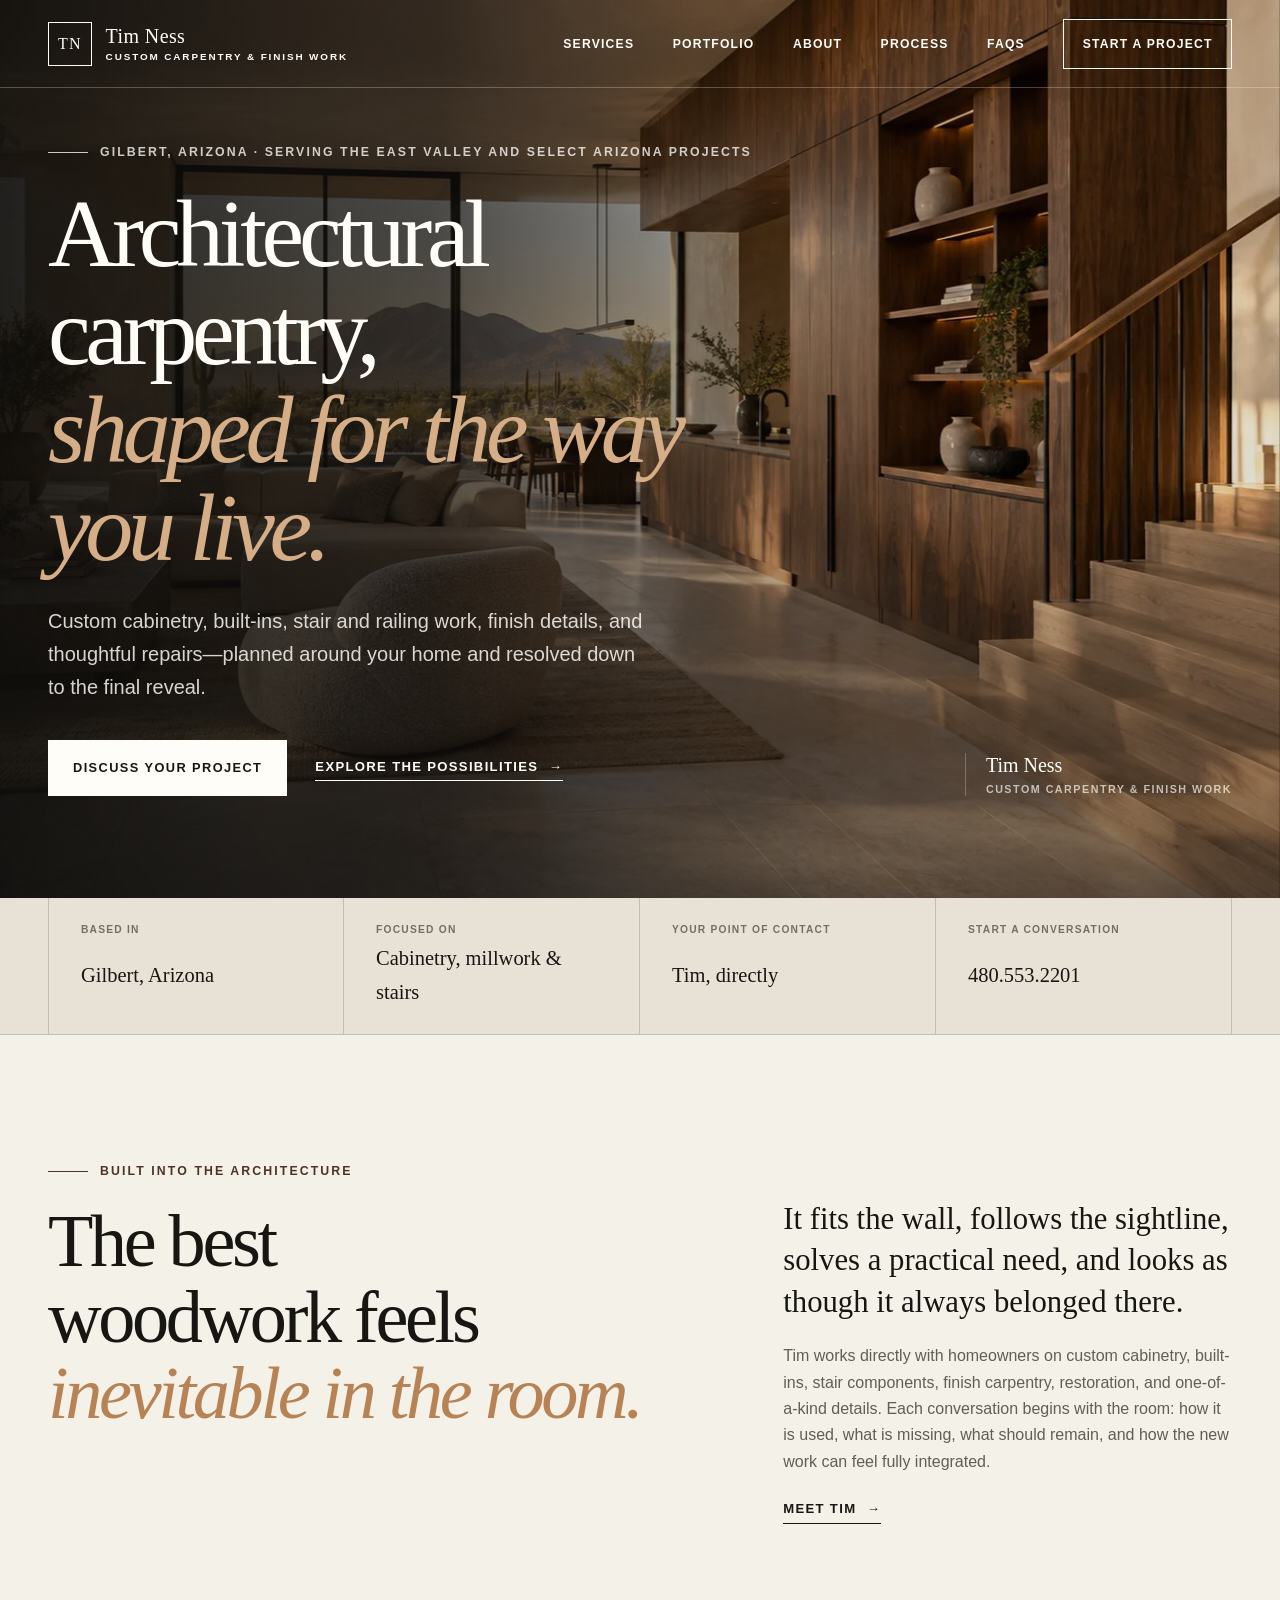
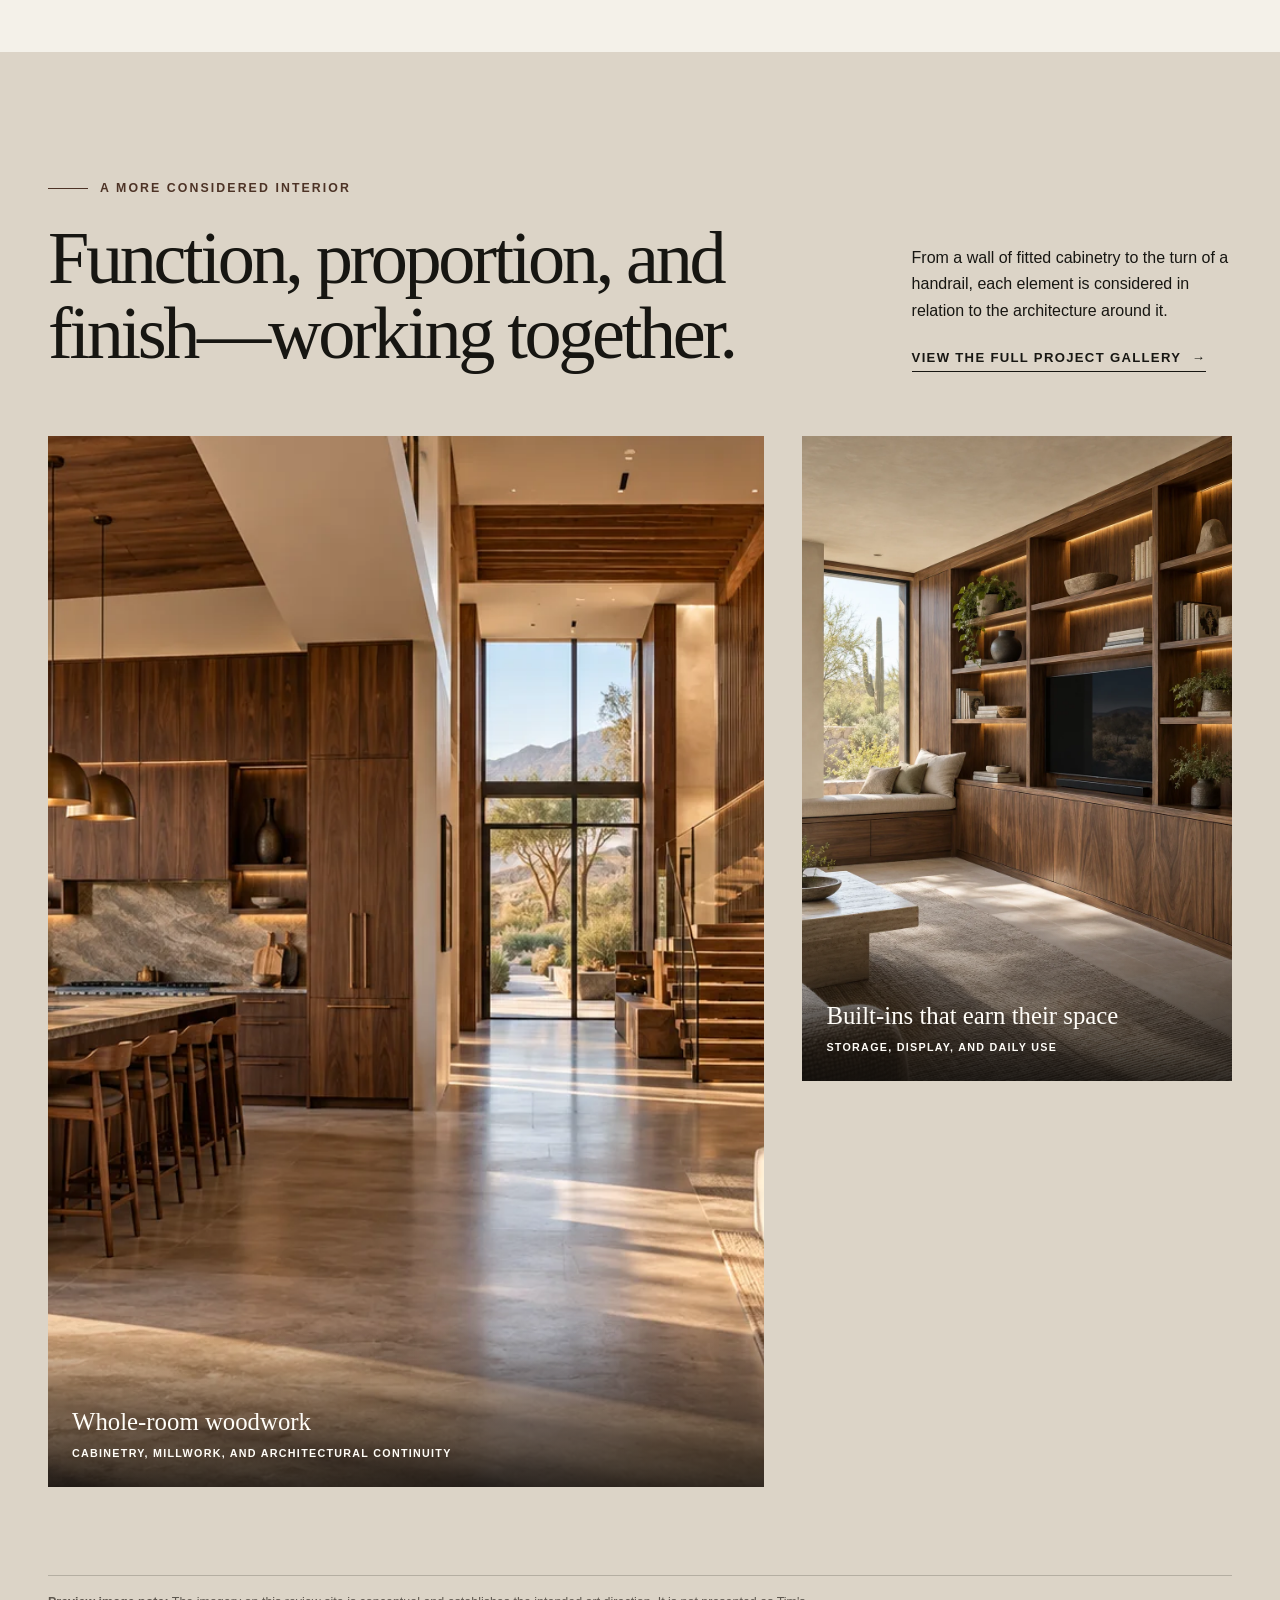
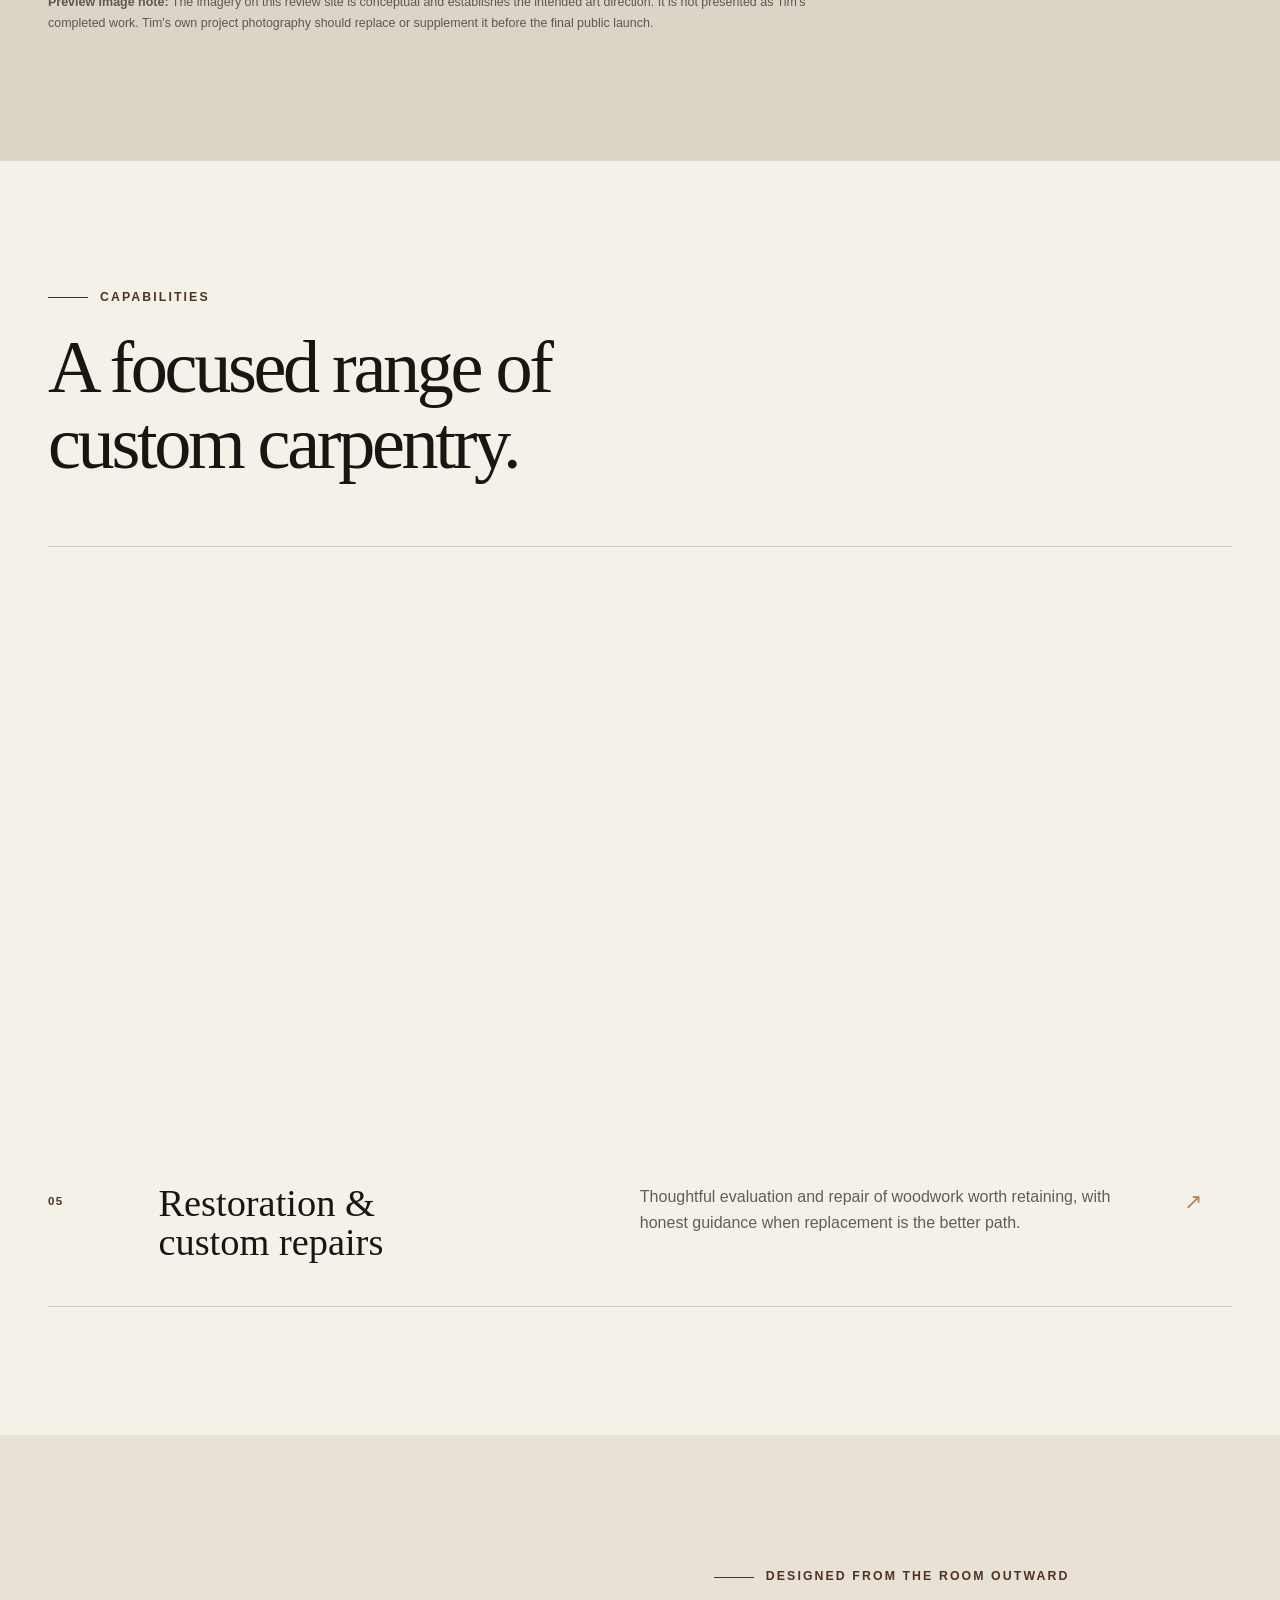
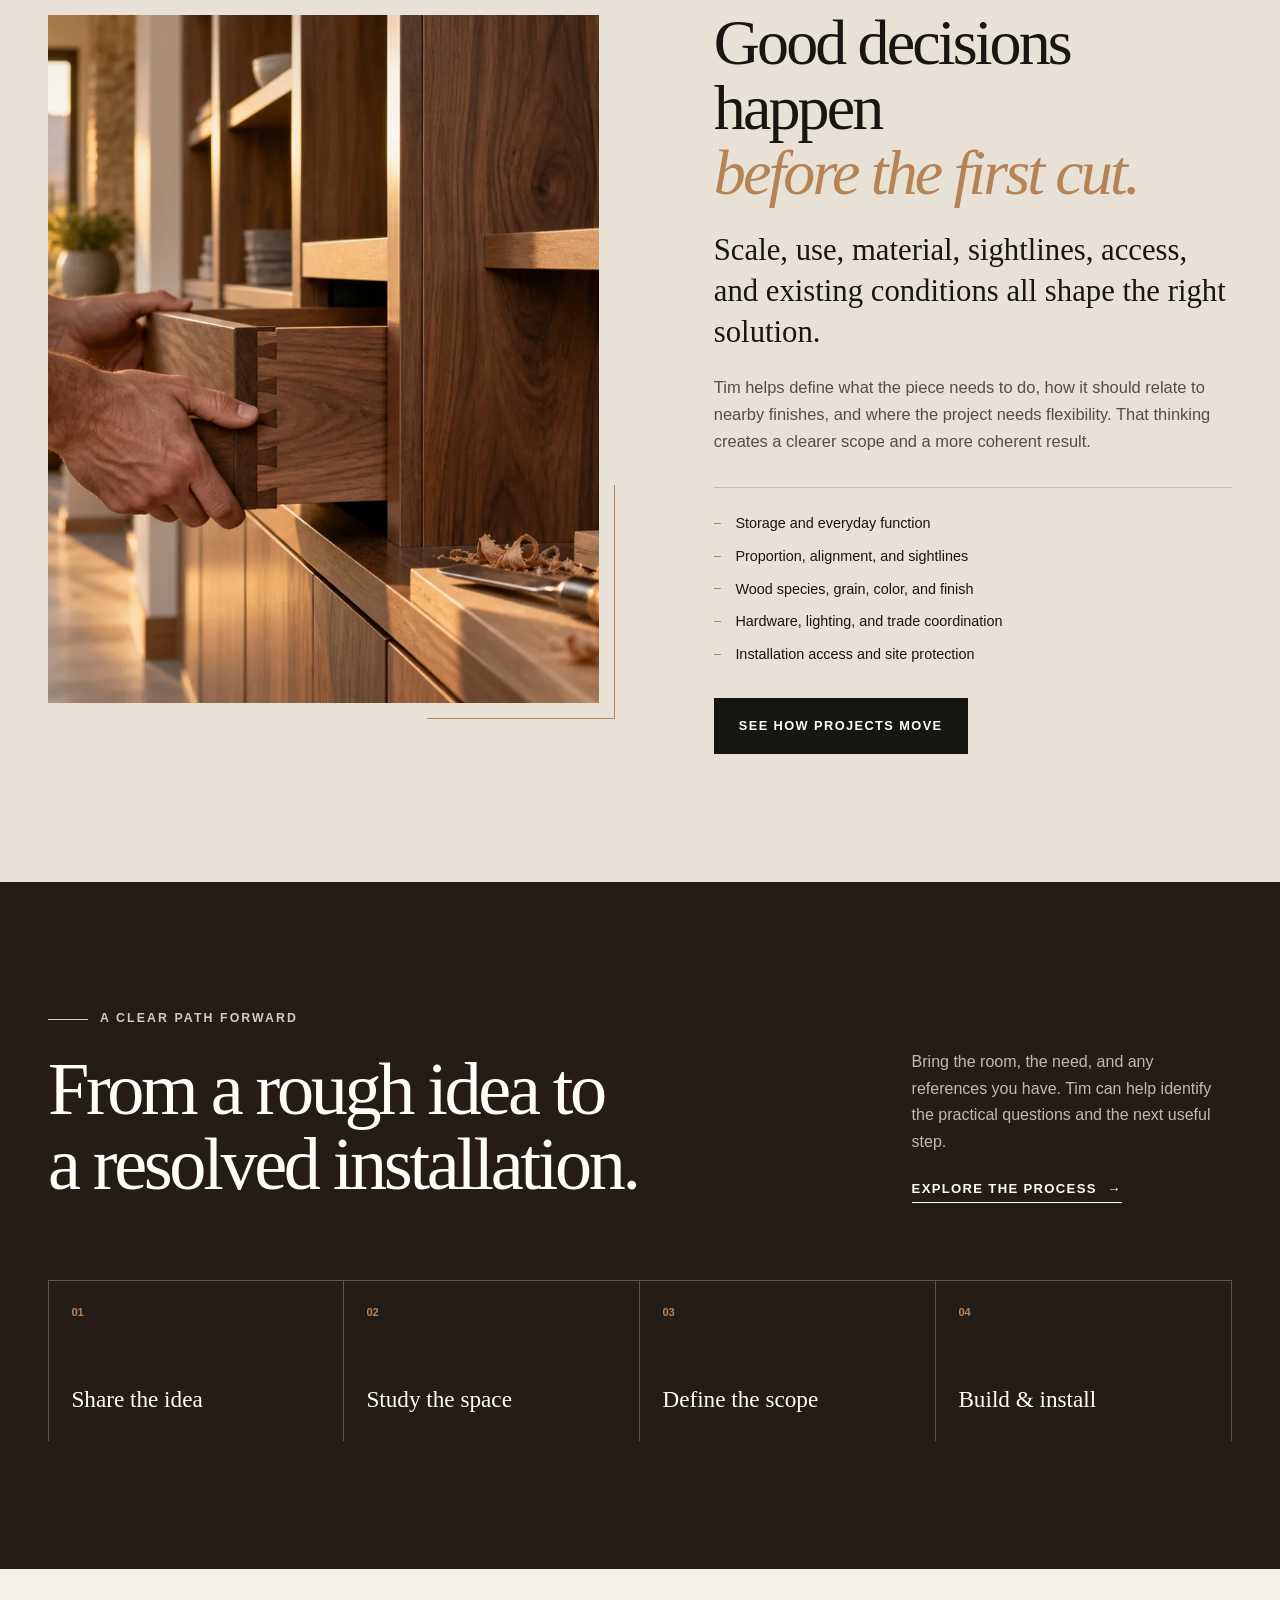
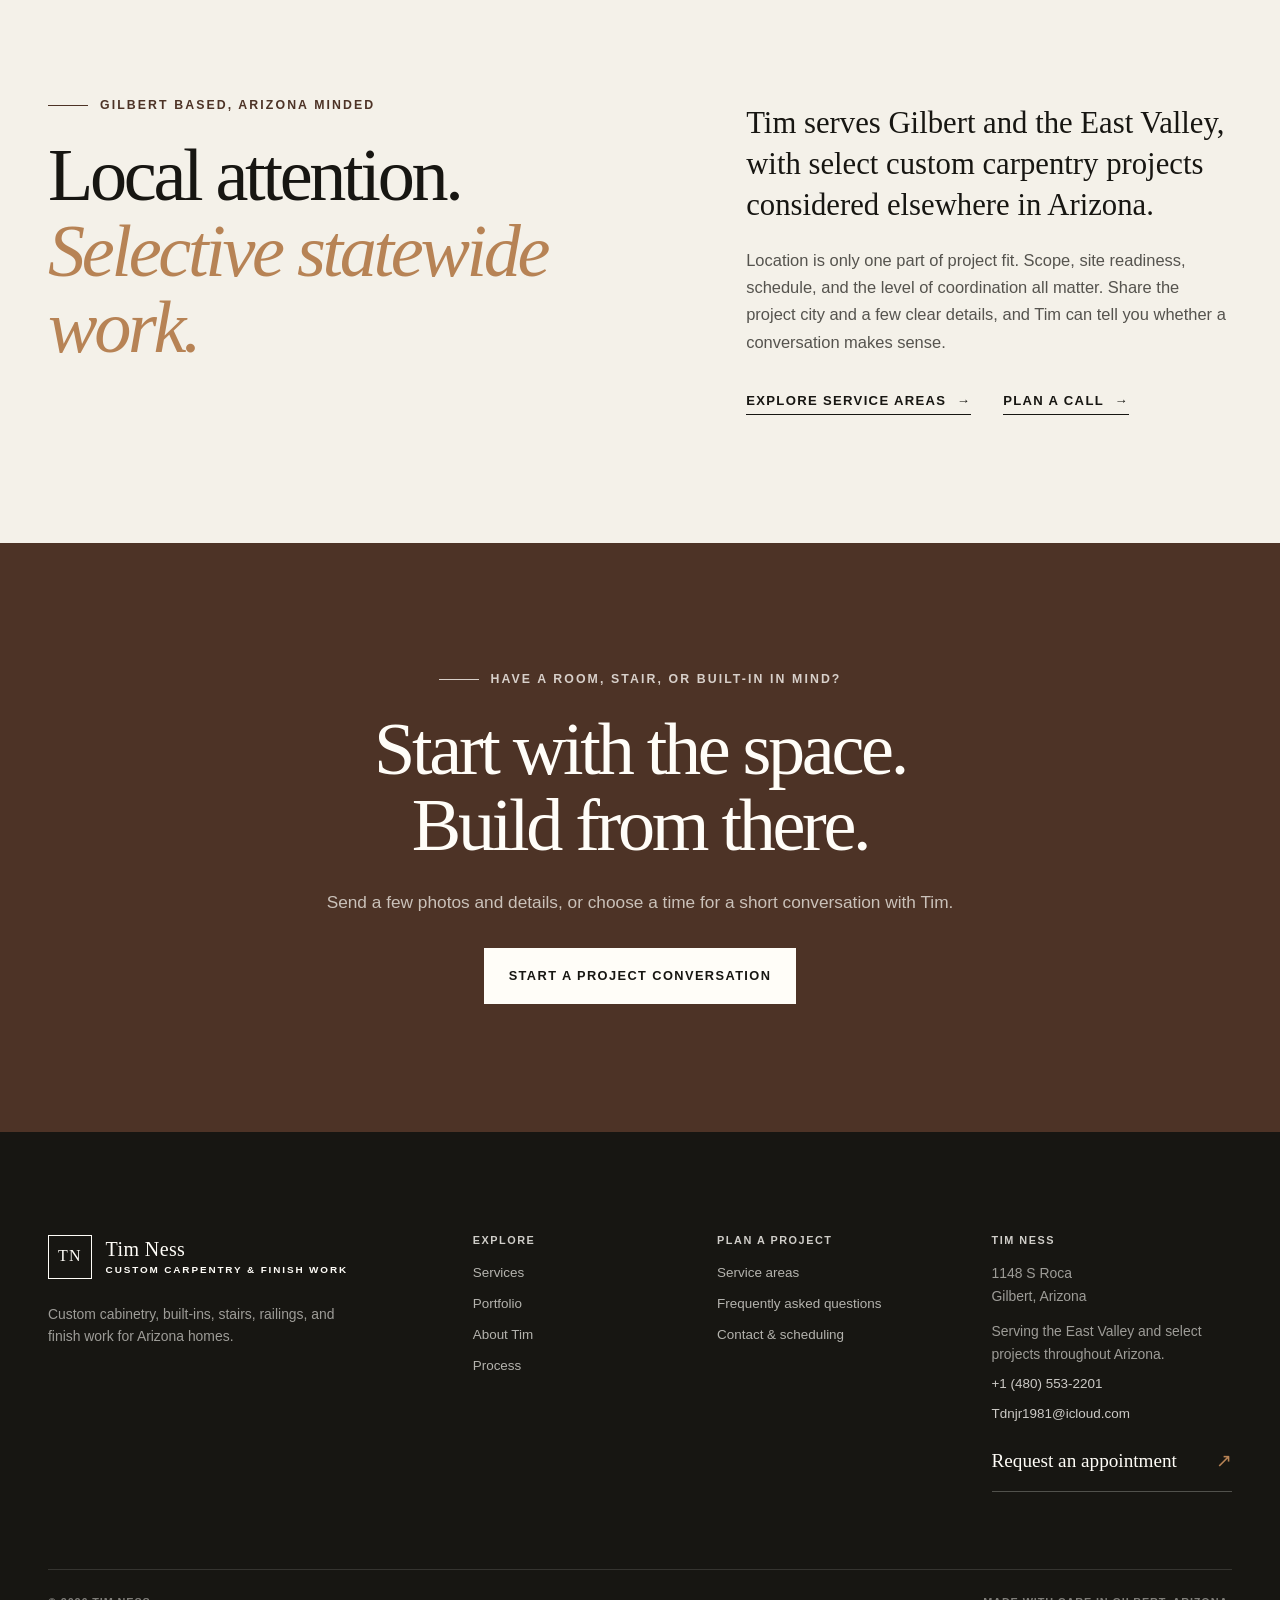
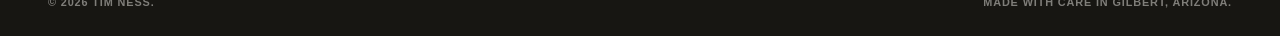
==== commit 839409e3: "Enrich carpentry preview content and imagery" ====
--- a/index.html
+++ b/index.html
@@ -78,15 +78,15 @@
 
 
 <main id="main-content">
-	<section class="hero" aria-labelledby="hero-title"><img class="hero-image" src="https://ymemon.github.io/tim-ness-carpentry-preview/wp-content/themes/tim-ness-fine-carpentry/assets/images/hero-carpentry-showcase.webp" alt="Exquisite custom kitchen, staircase, built-ins, and architectural woodwork in an Arizona home" width="1696" height="960" fetchpriority="high"><div class="hero-shade" aria-hidden="true"></div><div class="site-shell hero-inner"><div class="hero-copy"><p class="eyebrow eyebrow-light">Gilbert, Arizona &middot; Serving statewide</p><h1 id="hero-title">Finish carpentry with a<br><em>finished point of view.</em></h1><p class="hero-intro">Custom cabinetry & built-ins, stair details, restorations, and restoration for homes that deserve a precise, beautiful finish.</p><div class="hero-actions"><a class="button button-light" href="https://ymemon.github.io/tim-ness-carpentry-preview/contact/">Request an appointment</a><a class="text-link text-link-light" href="https://ymemon.github.io/tim-ness-carpentry-preview/services/">Explore services <span aria-hidden="true">&rarr;</span></a></div></div><div class="hero-signature" aria-label="Tim Ness, carpentry specialist"><span>Tim Ness</span><small>Custom carpentry & stair work</small></div></div></section>
-	<section class="home-proof" aria-label="Business highlights"><div class="site-shell proof-grid"><div><small>Based in</small><strong>Gilbert, Arizona</strong></div><div><small>Specialty</small><strong>Cabinetry & stairs</strong></div><div><small>Your point of contact</small><strong>Tim, directly</strong></div><div><small>Call</small><strong>480.553.2201</strong></div></div></section>
-	<section class="intro section-pad" aria-labelledby="intro-title"><div class="site-shell intro-grid"><div><p class="eyebrow">The right craftsmanship changes the room</p><h2 id="intro-title">A beautiful install is<br><em>felt in the finished room.</em></h2></div><div class="intro-copy"><p class="lead">The details matter: a clean seam, a smooth transition, a stair detail that follows the stair, and carpentry that settles perfectly into the room.</p><p>Tim Ness works directly with homeowners and clients across Arizona on custom cabinetry & built-ins, stair and railing work, restoration, custom repairs, and carefully selected luxury woodwork and built-ins.</p><a class="text-link" href="https://ymemon.github.io/tim-ness-carpentry-preview/about/">Meet Tim <span aria-hidden="true">&rarr;</span></a></div></div></section>
-	<section class="work-section section-pad" aria-labelledby="featured-title"><div class="site-shell section-heading split-heading"><div><p class="eyebrow">The work</p><h2 id="featured-title">Crafted, fitted precisely.</h2></div><div><p>From a quiet bedroom installation to a stair detail that becomes the home's focal point, each job is planned around the space and the way it is used.</p><a class="text-link" href="https://ymemon.github.io/tim-ness-carpentry-preview/portfolio/">View project types <span aria-hidden="true">&rarr;</span></a></div></div><div class="site-shell home-featured-grid"><a class="home-feature-card home-feature-wide" href="https://ymemon.github.io/tim-ness-carpentry-preview/services/#custom-installation"><img src="https://ymemon.github.io/tim-ness-carpentry-preview/wp-content/themes/tim-ness-fine-carpentry/assets/images/hero-carpentry-showcase.webp" alt="Exquisite custom kitchen, staircase, built-ins, and architectural woodwork" width="1696" height="960" loading="lazy"><span><strong>Custom cabinetry & built-ins</strong><small>Measured, fitted, finished</small></span></a><a class="home-feature-card" href="https://ymemon.github.io/tim-ness-carpentry-preview/services/#stair-work"><img src="https://ymemon.github.io/tim-ness-carpentry-preview/wp-content/themes/tim-ness-fine-carpentry/assets/images/portfolio-staircase-concept.webp" alt="Staircase ready for a fitted stair detail" width="1122" height="1402" loading="lazy"><span><strong>Stair & stair and railing work</strong><small>Clean lines from step to step</small></span></a><a class="home-feature-card" href="https://ymemon.github.io/tim-ness-carpentry-preview/services/#woodwork"><img src="https://ymemon.github.io/tim-ness-carpentry-preview/wp-content/themes/tim-ness-fine-carpentry/assets/images/craft-detail-concept.webp" alt="Close texture detail suggesting luxury carpentry" width="1254" height="1254" loading="lazy"><span><strong>Luxury woodwork & built-ins</strong><small>Texture, comfort, character</small></span></a></div><div class="site-shell concept-note"><p><strong>Local preview note:</strong> These concept visuals establish the site's art direction. They are not presented as Tim's completed projects and should be replaced with his project photography before public launch.</p></div></section>
-	<section class="services section-pad" aria-labelledby="services-preview-title"><div class="site-shell"><div class="section-heading services-heading"><p class="eyebrow">What Tim does</p><h2 id="services-preview-title">Every detail is part of the design.</h2></div><div class="services-list"><a class="service-item" href="https://ymemon.github.io/tim-ness-carpentry-preview/services/#custom-installation"><span class="service-number">01</span><div><h3>Custom cabinetry & built-ins</h3><p>Professional measuring, layout, cuts, seams, edges, transitions, and final fit.</p></div><span class="service-mark" aria-hidden="true">&nearr;</span></a><a class="service-item" href="https://ymemon.github.io/tim-ness-carpentry-preview/services/#stair-work"><span class="service-number">02</span><div><h3>Stair & stair and railing work</h3><p>Stair details and stair carpentry installed with attention to pattern, alignment, and finish.</p></div><span class="service-mark" aria-hidden="true">&nearr;</span></a><a class="service-item" href="https://ymemon.github.io/tim-ness-carpentry-preview/services/#restoration"><span class="service-number">03</span><div><h3>Restoration & custom repairs</h3><p>Restore loose, damaged, or tired carpentry where replacement is not the only answer.</p></div><span class="service-mark" aria-hidden="true">&nearr;</span></a><a class="service-item" href="https://ymemon.github.io/tim-ness-carpentry-preview/services/#woodwork"><span class="service-number">04</span><div><h3>Luxury woodwork & built-ins</h3><p>Thoughtful guidance for natural texture, durability, comfort, and character.</p></div><span class="service-mark" aria-hidden="true">&nearr;</span></a></div></div></section>
-	<section class="home-about section-pad"><div class="site-shell content-split content-split-image"><div class="split-image"><img src="https://ymemon.github.io/tim-ness-carpentry-preview/wp-content/themes/tim-ness-fine-carpentry/assets/images/craft-detail-concept.webp" alt="Close view of hand-shaped walnut joinery and fine carpentry detail" width="1254" height="1254" loading="lazy"></div><div class="split-copy"><p class="eyebrow">Work directly with Tim</p><h2>One call.<br><em>A clear next step.</em></h2><p class="lead">No complicated handoff. Tell Tim what you want built and he will help identify the right next move.</p><p>Call <a href="tel:+14805532201">+1 (480) 553-2201</a> or email <a href="mailto:Tdnjr1981@icloud.com">Tdnjr1981@icloud.com</a>.</p><a class="button button-dark" href="https://ymemon.github.io/tim-ness-carpentry-preview/contact/">Contact Tim</a></div></div></section>
-	<section class="home-process section-pad" aria-labelledby="home-process-title"><div class="site-shell"><div class="section-heading split-heading"><div><p class="eyebrow eyebrow-light">A straightforward process</p><h2 id="home-process-title">Clear from first call to final walk-through.</h2></div><div><p>Tim will review the room, the material, the condition, and the finish you want, then explain what comes next.</p><a class="text-link text-link-light" href="https://ymemon.github.io/tim-ness-carpentry-preview/process/">See the process <span aria-hidden="true">&rarr;</span></a></div></div><ol class="home-process-list"><li><span>01</span><strong>Call or inquire</strong></li><li><span>02</span><strong>Review the space</strong></li><li><span>03</span><strong>Build, install, or restore</strong></li><li><span>04</span><strong>Walk it together</strong></li></ol></div></section>
-	<section class="home-area section-pad"><div class="site-shell content-split"><div><p class="eyebrow">Gilbert based, Arizona minded</p><h2>Local attention.<br><em>Statewide reach.</em></h2></div><div><p class="lead">Tim serves the East Valley and considers select carpentry and stair projects throughout Arizona.</p><p>Include the project city, the type of carpentry, cabinetry, or finish work, and the condition of the existing work. Tim will give you a clear answer about fit and next steps.</p><div class="link-row"><a class="text-link" href="https://ymemon.github.io/tim-ness-carpentry-preview/service-areas/">Explore service areas <span aria-hidden="true">&rarr;</span></a><a class="text-link" href="https://ymemon.github.io/tim-ness-carpentry-preview/contact/">Plan a call <span aria-hidden="true">&rarr;</span></a></div></div></div></section>
-	<section class="page-cta"><div class="site-shell page-cta-inner"><p class="eyebrow eyebrow-light">Need a space that feels finished?</p><h2>Let's talk about the room.</h2><p>Call Tim or choose a time for a short phone conversation.</p><a class="button button-light" href="https://ymemon.github.io/tim-ness-carpentry-preview/contact/">Contact & scheduling</a></div></section>
+	<section class="hero" aria-labelledby="hero-title"><img class="hero-image" src="https://ymemon.github.io/tim-ness-carpentry-preview/wp-content/themes/tim-ness-fine-carpentry/assets/images/hero-carpentry-editorial-v2.webp" alt="Concept interior showing custom walnut cabinetry, white oak stairs, and architectural woodwork in an Arizona home" width="1536" height="864" fetchpriority="high"><div class="hero-shade" aria-hidden="true"></div><div class="site-shell hero-inner"><div class="hero-copy"><p class="eyebrow eyebrow-light">Gilbert, Arizona &middot; Serving the East Valley and select Arizona projects</p><h1 id="hero-title">Architectural carpentry,<br><em>shaped for the way you live.</em></h1><p class="hero-intro">Custom cabinetry, built-ins, stair and railing work, finish details, and thoughtful repairs&mdash;planned around your home and resolved down to the final reveal.</p><div class="hero-actions"><a class="button button-light" href="https://ymemon.github.io/tim-ness-carpentry-preview/contact/">Discuss your project</a><a class="text-link text-link-light" href="https://ymemon.github.io/tim-ness-carpentry-preview/portfolio/">Explore the possibilities <span aria-hidden="true">&rarr;</span></a></div></div><div class="hero-signature" aria-label="Tim Ness, custom carpenter"><span>Tim Ness</span><small>Custom carpentry &amp; finish work</small></div></div></section>
+	<section class="home-proof" aria-label="Business highlights"><div class="site-shell proof-grid"><div><small>Based in</small><strong>Gilbert, Arizona</strong></div><div><small>Focused on</small><strong>Cabinetry, millwork &amp; stairs</strong></div><div><small>Your point of contact</small><strong>Tim, directly</strong></div><div><small>Start a conversation</small><strong>480.553.2201</strong></div></div></section>
+	<section class="intro section-pad" aria-labelledby="intro-title"><div class="site-shell intro-grid"><div><p class="eyebrow">Built into the architecture</p><h2 id="intro-title">The best woodwork feels<br><em>inevitable in the room.</em></h2></div><div class="intro-copy"><p class="lead">It fits the wall, follows the sightline, solves a practical need, and looks as though it always belonged there.</p><p>Tim works directly with homeowners on custom cabinetry, built-ins, stair components, finish carpentry, restoration, and one-of-a-kind details. Each conversation begins with the room: how it is used, what is missing, what should remain, and how the new work can feel fully integrated.</p><a class="text-link" href="https://ymemon.github.io/tim-ness-carpentry-preview/about/">Meet Tim <span aria-hidden="true">&rarr;</span></a></div></div></section>
+	<section class="work-section section-pad" aria-labelledby="featured-title"><div class="site-shell section-heading split-heading"><div><p class="eyebrow">A more considered interior</p><h2 id="featured-title">Function, proportion, and finish&mdash;working together.</h2></div><div><p>From a wall of fitted cabinetry to the turn of a handrail, each element is considered in relation to the architecture around it.</p><a class="text-link" href="https://ymemon.github.io/tim-ness-carpentry-preview/portfolio/">View the full project gallery <span aria-hidden="true">&rarr;</span></a></div></div><div class="site-shell home-featured-grid"><a class="home-feature-card home-feature-wide" href="https://ymemon.github.io/tim-ness-carpentry-preview/services/#custom-cabinetry"><img src="https://ymemon.github.io/tim-ness-carpentry-preview/wp-content/themes/tim-ness-fine-carpentry/assets/images/hero-carpentry-showcase.webp" alt="Concept view of custom walnut kitchen cabinetry, millwork, and stairs" width="1696" height="960" loading="lazy"><span><strong>Whole-room woodwork</strong><small>Cabinetry, millwork, and architectural continuity</small></span></a><a class="home-feature-card" href="https://ymemon.github.io/tim-ness-carpentry-preview/services/#built-ins"><img src="https://ymemon.github.io/tim-ness-carpentry-preview/wp-content/themes/tim-ness-fine-carpentry/assets/images/walnut-built-in-editorial-v2.webp" alt="Concept view of a walnut media built-in with integrated window seat" width="1024" height="1536" loading="lazy"><span><strong>Built-ins that earn their space</strong><small>Storage, display, and daily use</small></span></a><a class="home-feature-card" href="https://ymemon.github.io/tim-ness-carpentry-preview/services/#stairs"><img src="https://ymemon.github.io/tim-ness-carpentry-preview/wp-content/themes/tim-ness-fine-carpentry/assets/images/stair-joinery-detail-v2.webp" alt="Concept detail of a white oak staircase with walnut newel and black balusters" width="1536" height="1024" loading="lazy"><span><strong>Stairs &amp; railing details</strong><small>Strong lines, clean transitions</small></span></a></div><div class="site-shell concept-note"><p><strong>Preview image note:</strong> The imagery on this review site is conceptual and establishes the intended art direction. It is not presented as Tim's completed work. Tim's own project photography should replace or supplement it before the final public launch.</p></div></section>
+	<section class="services section-pad" aria-labelledby="services-preview-title"><div class="site-shell"><div class="section-heading services-heading"><p class="eyebrow">Capabilities</p><h2 id="services-preview-title">A focused range of custom carpentry.</h2></div><div class="services-list"><a class="service-item" href="https://ymemon.github.io/tim-ness-carpentry-preview/services/#custom-cabinetry"><span class="service-number">01</span><div><h3>Custom cabinetry</h3><p>Purpose-built storage for kitchens, offices, living spaces, entries, and other rooms that need a tailored solution.</p></div><span class="service-mark" aria-hidden="true">&nearr;</span></a><a class="service-item" href="https://ymemon.github.io/tim-ness-carpentry-preview/services/#built-ins"><span class="service-number">02</span><div><h3>Built-ins &amp; architectural millwork</h3><p>Bookcases, media walls, window seats, paneling, shelving, and feature details designed as part of the room.</p></div><span class="service-mark" aria-hidden="true">&nearr;</span></a><a class="service-item" href="https://ymemon.github.io/tim-ness-carpentry-preview/services/#stairs"><span class="service-number">03</span><div><h3>Stairs &amp; railings</h3><p>Treads, risers, handrails, newels, balusters, trim, and transitions resolved as one continuous composition.</p></div><span class="service-mark" aria-hidden="true">&nearr;</span></a><a class="service-item" href="https://ymemon.github.io/tim-ness-carpentry-preview/services/#finish-carpentry"><span class="service-number">04</span><div><h3>Finish carpentry</h3><p>Trim, casing, wall details, feature elements, and the small interventions that give a room definition.</p></div><span class="service-mark" aria-hidden="true">&nearr;</span></a><a class="service-item" href="https://ymemon.github.io/tim-ness-carpentry-preview/services/#repairs"><span class="service-number">05</span><div><h3>Restoration &amp; custom repairs</h3><p>Thoughtful evaluation and repair of woodwork worth retaining, with honest guidance when replacement is the better path.</p></div><span class="service-mark" aria-hidden="true">&nearr;</span></a></div></div></section>
+	<section class="home-about section-pad"><div class="site-shell content-split content-split-image"><div class="split-image"><img src="https://ymemon.github.io/tim-ness-carpentry-preview/wp-content/themes/tim-ness-fine-carpentry/assets/images/joinery-craft-concept.webp" alt="Concept image showing precision joinery and cabinetry installation detail" width="1696" height="960" loading="lazy"></div><div class="split-copy"><p class="eyebrow">Designed from the room outward</p><h2>Good decisions happen<br><em>before the first cut.</em></h2><p class="lead">Scale, use, material, sightlines, access, and existing conditions all shape the right solution.</p><p>Tim helps define what the piece needs to do, how it should relate to nearby finishes, and where the project needs flexibility. That thinking creates a clearer scope and a more coherent result.</p><ul class="check-list compact-check-list"><li>Storage and everyday function</li><li>Proportion, alignment, and sightlines</li><li>Wood species, grain, color, and finish</li><li>Hardware, lighting, and trade coordination</li><li>Installation access and site protection</li></ul><a class="button button-dark" href="https://ymemon.github.io/tim-ness-carpentry-preview/process/">See how projects move</a></div></div></section>
+	<section class="home-process section-pad" aria-labelledby="home-process-title"><div class="site-shell"><div class="section-heading split-heading"><div><p class="eyebrow eyebrow-light">A clear path forward</p><h2 id="home-process-title">From a rough idea to a resolved installation.</h2></div><div><p>Bring the room, the need, and any references you have. Tim can help identify the practical questions and the next useful step.</p><a class="text-link text-link-light" href="https://ymemon.github.io/tim-ness-carpentry-preview/process/">Explore the process <span aria-hidden="true">&rarr;</span></a></div></div><ol class="home-process-list"><li><span>01</span><strong>Share the idea</strong></li><li><span>02</span><strong>Study the space</strong></li><li><span>03</span><strong>Define the scope</strong></li><li><span>04</span><strong>Build &amp; install</strong></li></ol></div></section>
+	<section class="home-area section-pad"><div class="site-shell content-split"><div><p class="eyebrow">Gilbert based, Arizona minded</p><h2>Local attention.<br><em>Selective statewide work.</em></h2></div><div><p class="lead">Tim serves Gilbert and the East Valley, with select custom carpentry projects considered elsewhere in Arizona.</p><p>Location is only one part of project fit. Scope, site readiness, schedule, and the level of coordination all matter. Share the project city and a few clear details, and Tim can tell you whether a conversation makes sense.</p><div class="link-row"><a class="text-link" href="https://ymemon.github.io/tim-ness-carpentry-preview/service-areas/">Explore service areas <span aria-hidden="true">&rarr;</span></a><a class="text-link" href="https://ymemon.github.io/tim-ness-carpentry-preview/contact/">Plan a call <span aria-hidden="true">&rarr;</span></a></div></div></div></section>
+	<section class="page-cta"><div class="site-shell page-cta-inner"><p class="eyebrow eyebrow-light">Have a room, stair, or built-in in mind?</p><h2>Start with the space. Build from there.</h2><p>Send a few photos and details, or choose a time for a short conversation with Tim.</p><a class="button button-light" href="https://ymemon.github.io/tim-ness-carpentry-preview/contact/">Start a project conversation</a></div></section>
 </main>
 <footer class="site-footer">
 	<div class="site-shell footer-grid">
@@ -95,7 +95,7 @@
 				<span class="brand-mark" aria-hidden="true">TN</span>
 				<span class="brand-copy"><strong>Tim Ness</strong><small>Custom Carpentry & Finish Work</small></span>
 			</a>
-			<p>Custom cabinetry & built-ins and stair work for Arizona homes.</p>
+			<p>Custom cabinetry, built-ins, stairs, railings, and finish work for Arizona homes.</p>
 		</div>
 		<div>
 			<h2>Explore</h2>
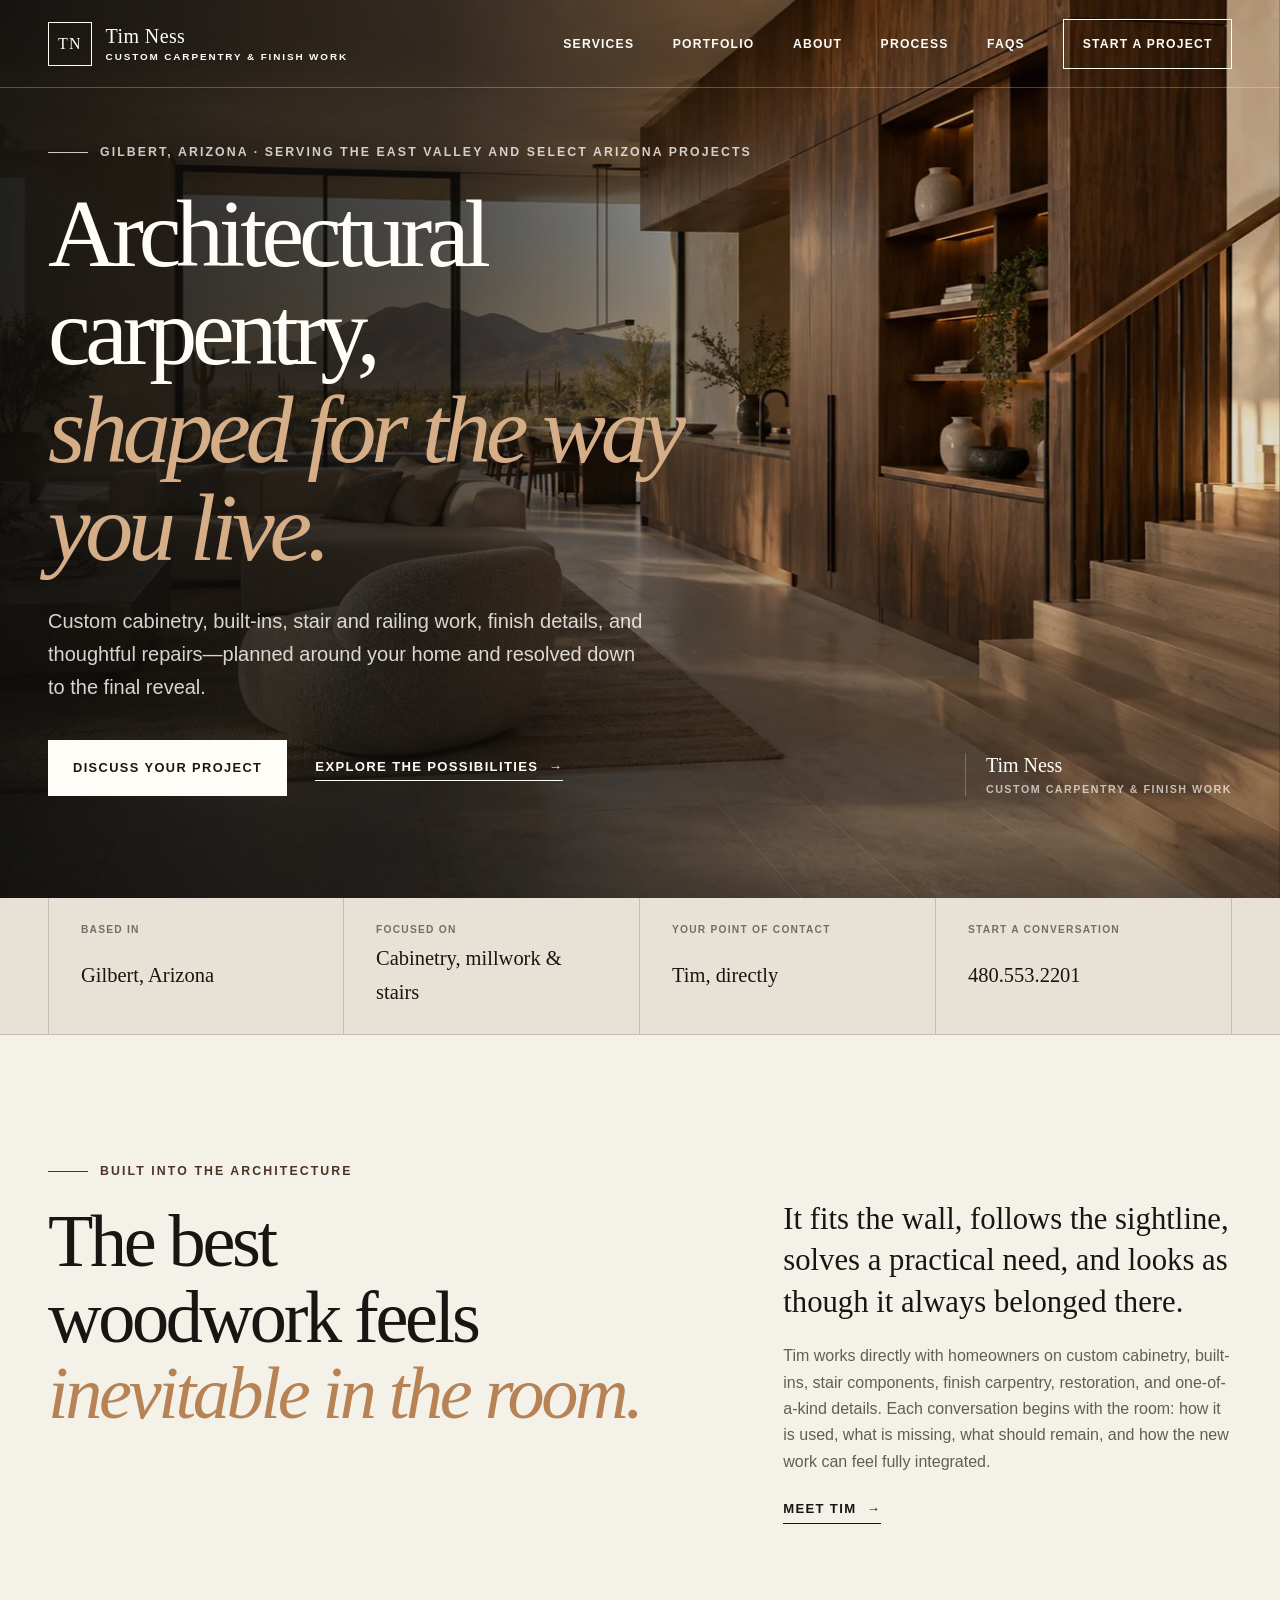
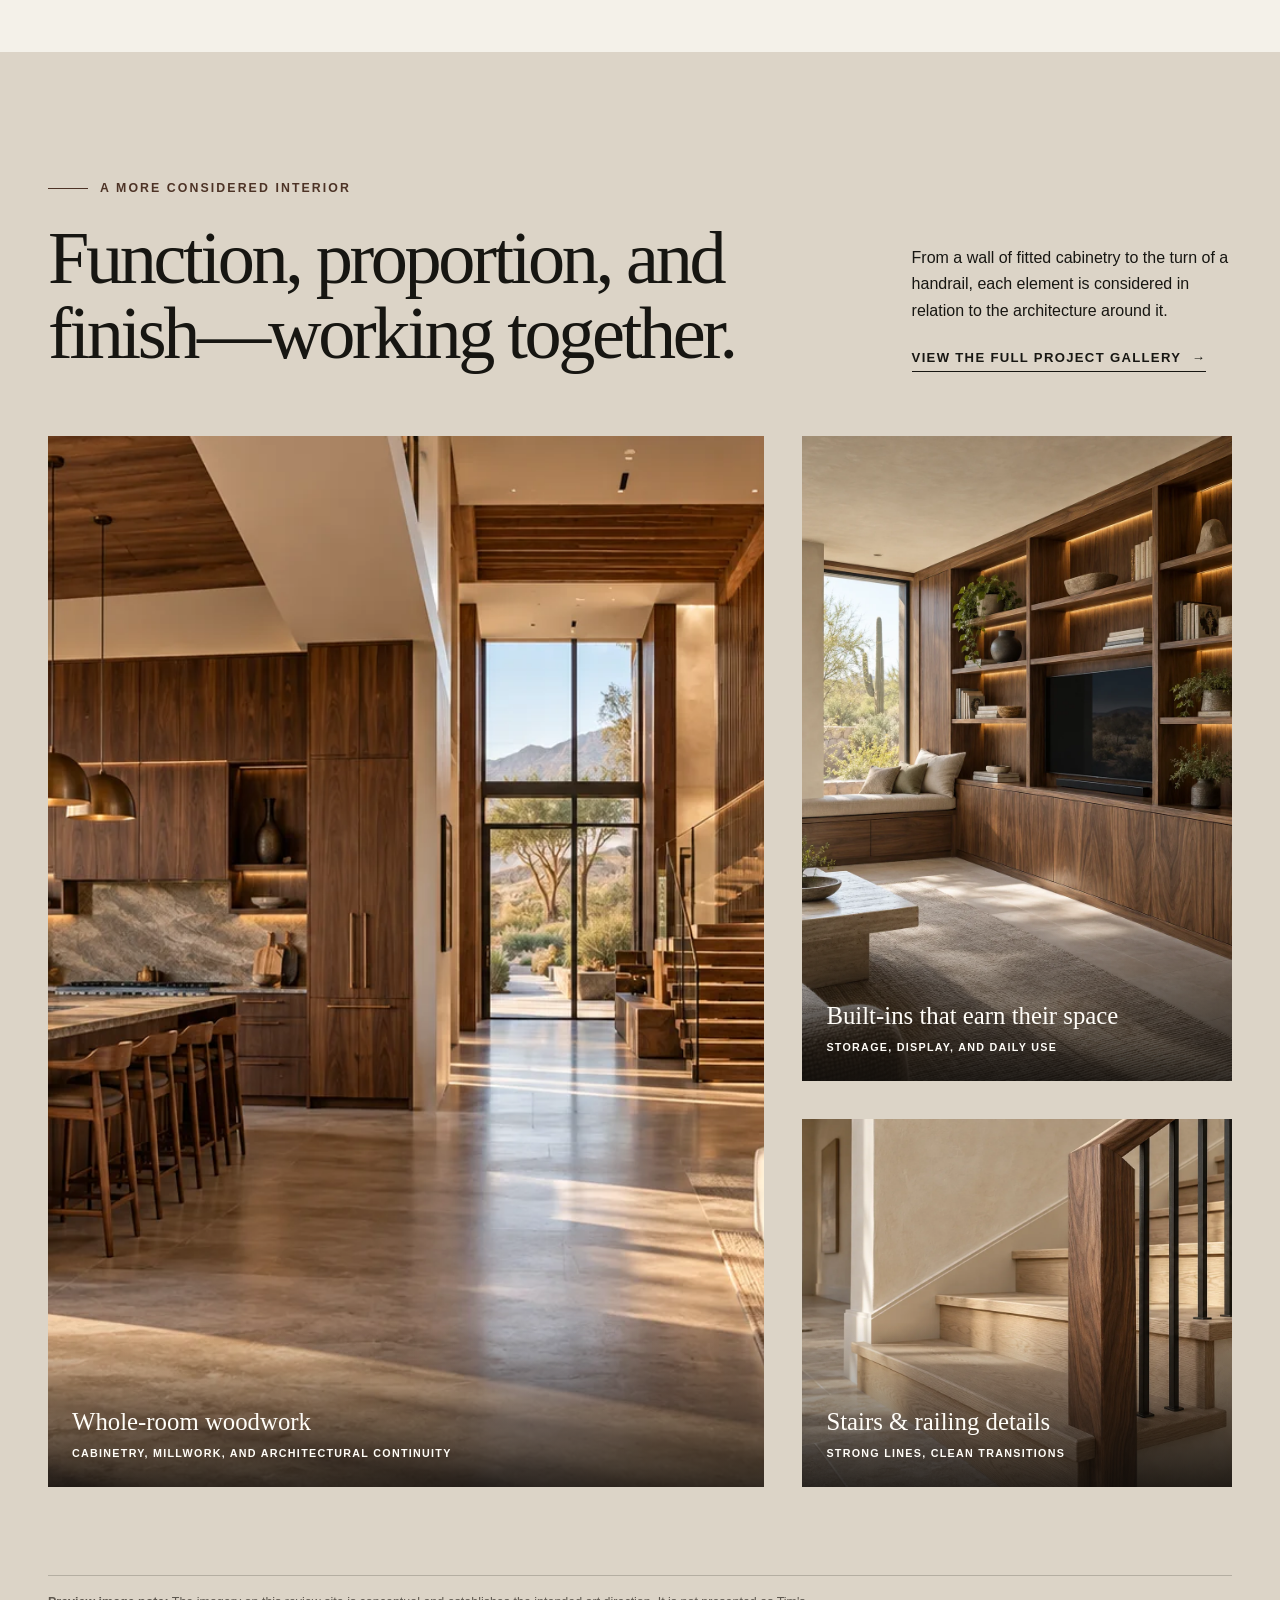
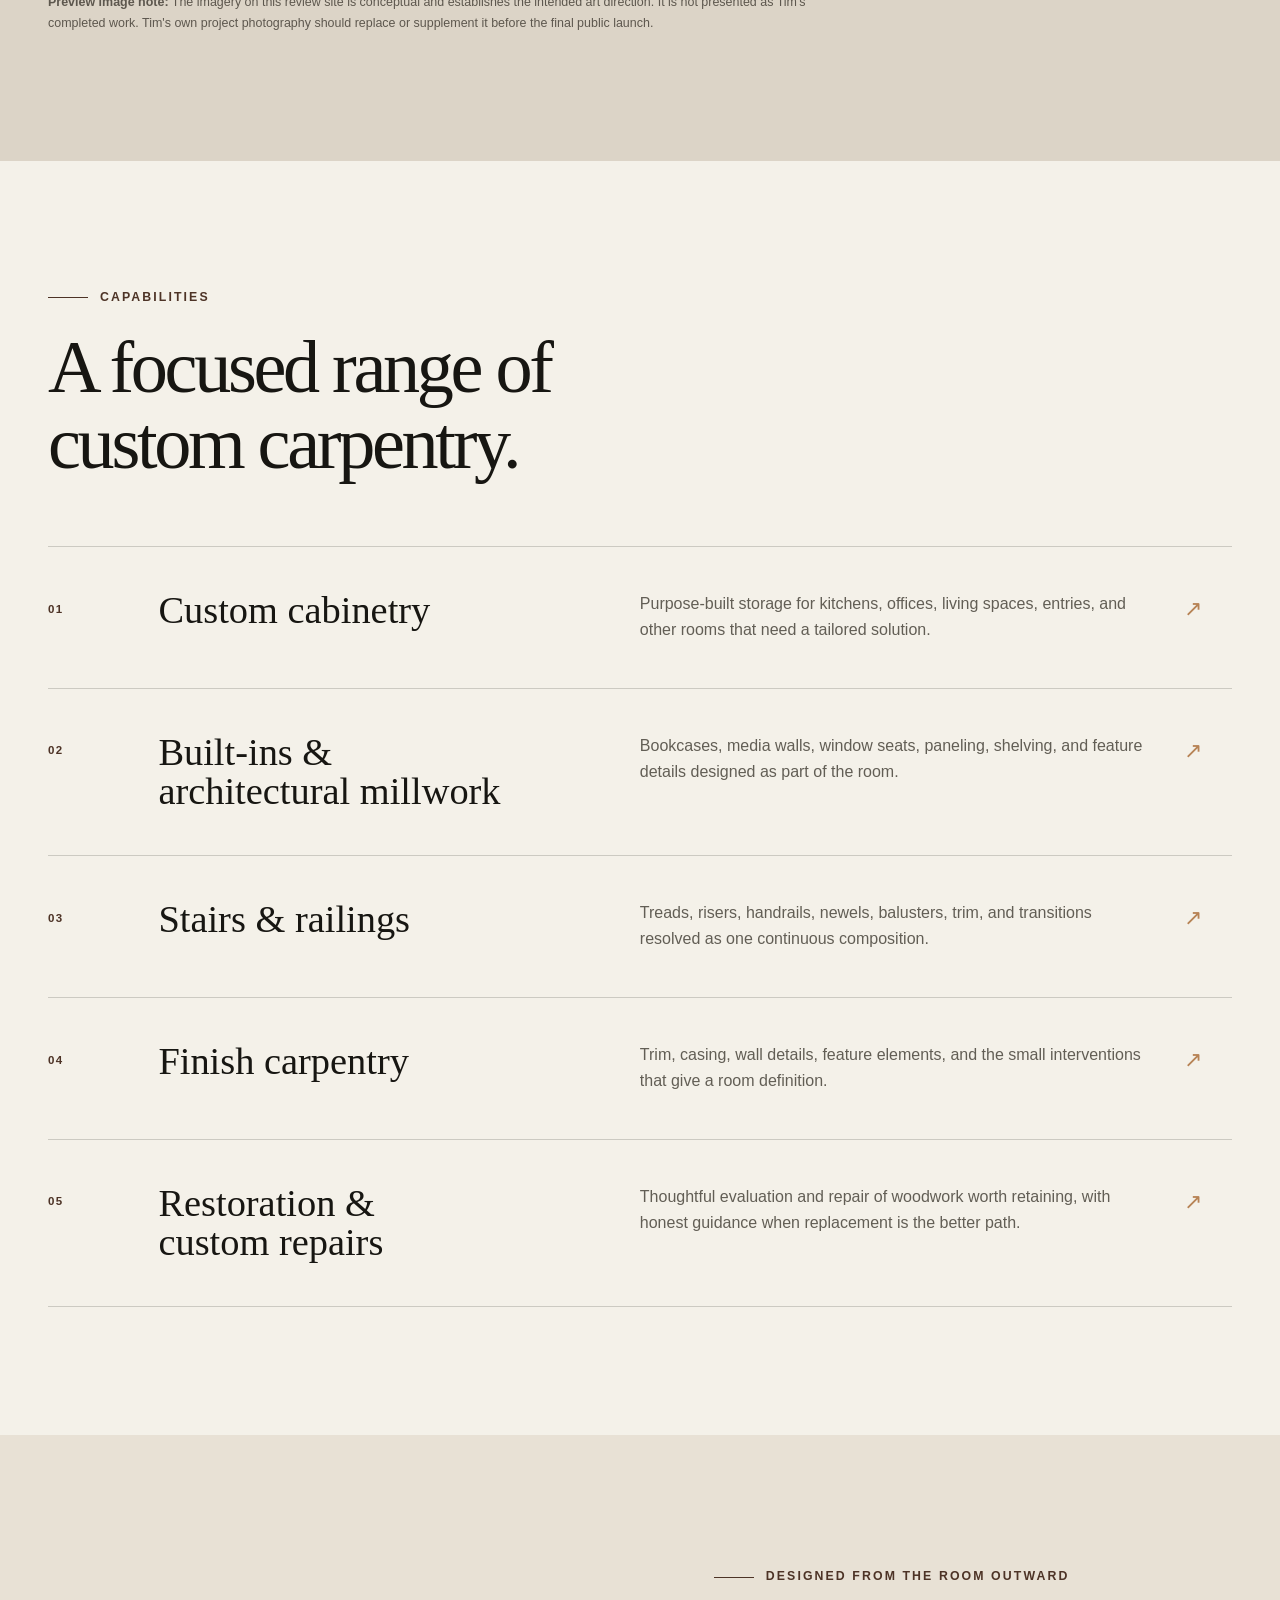
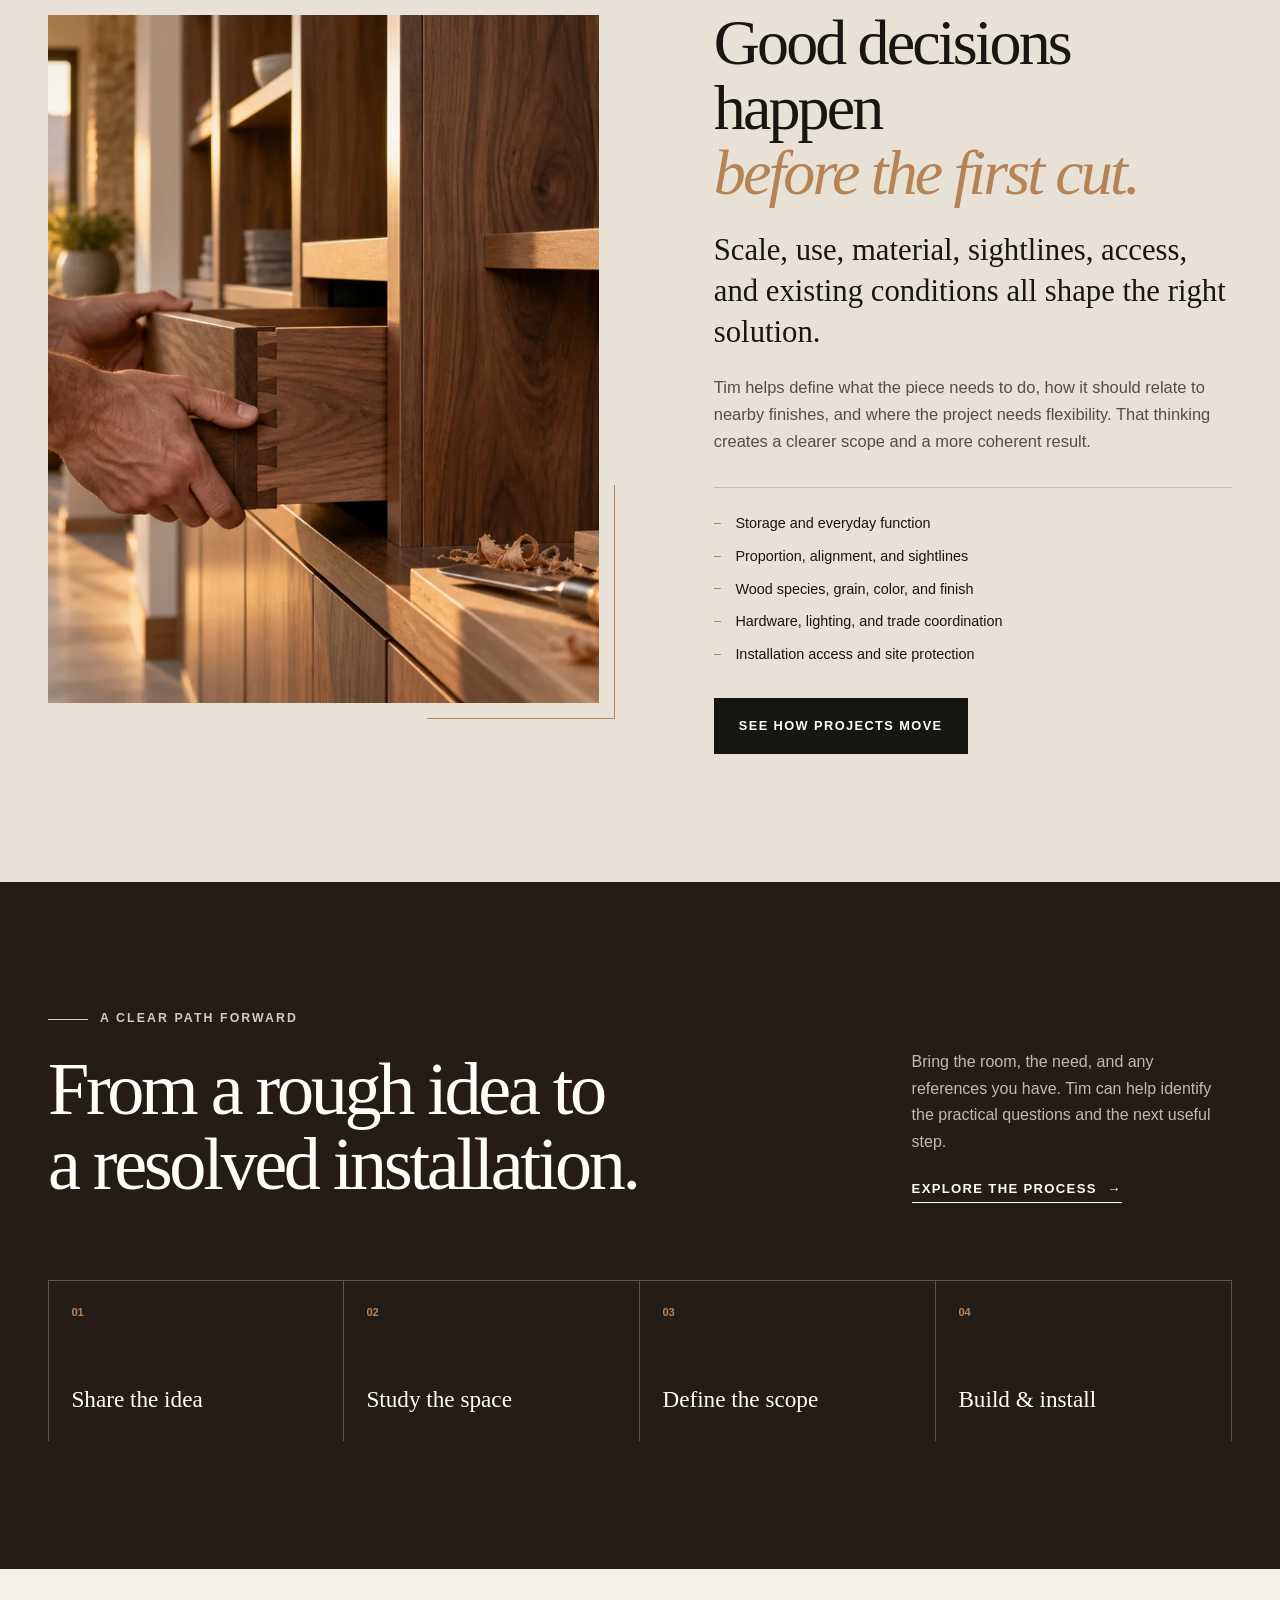
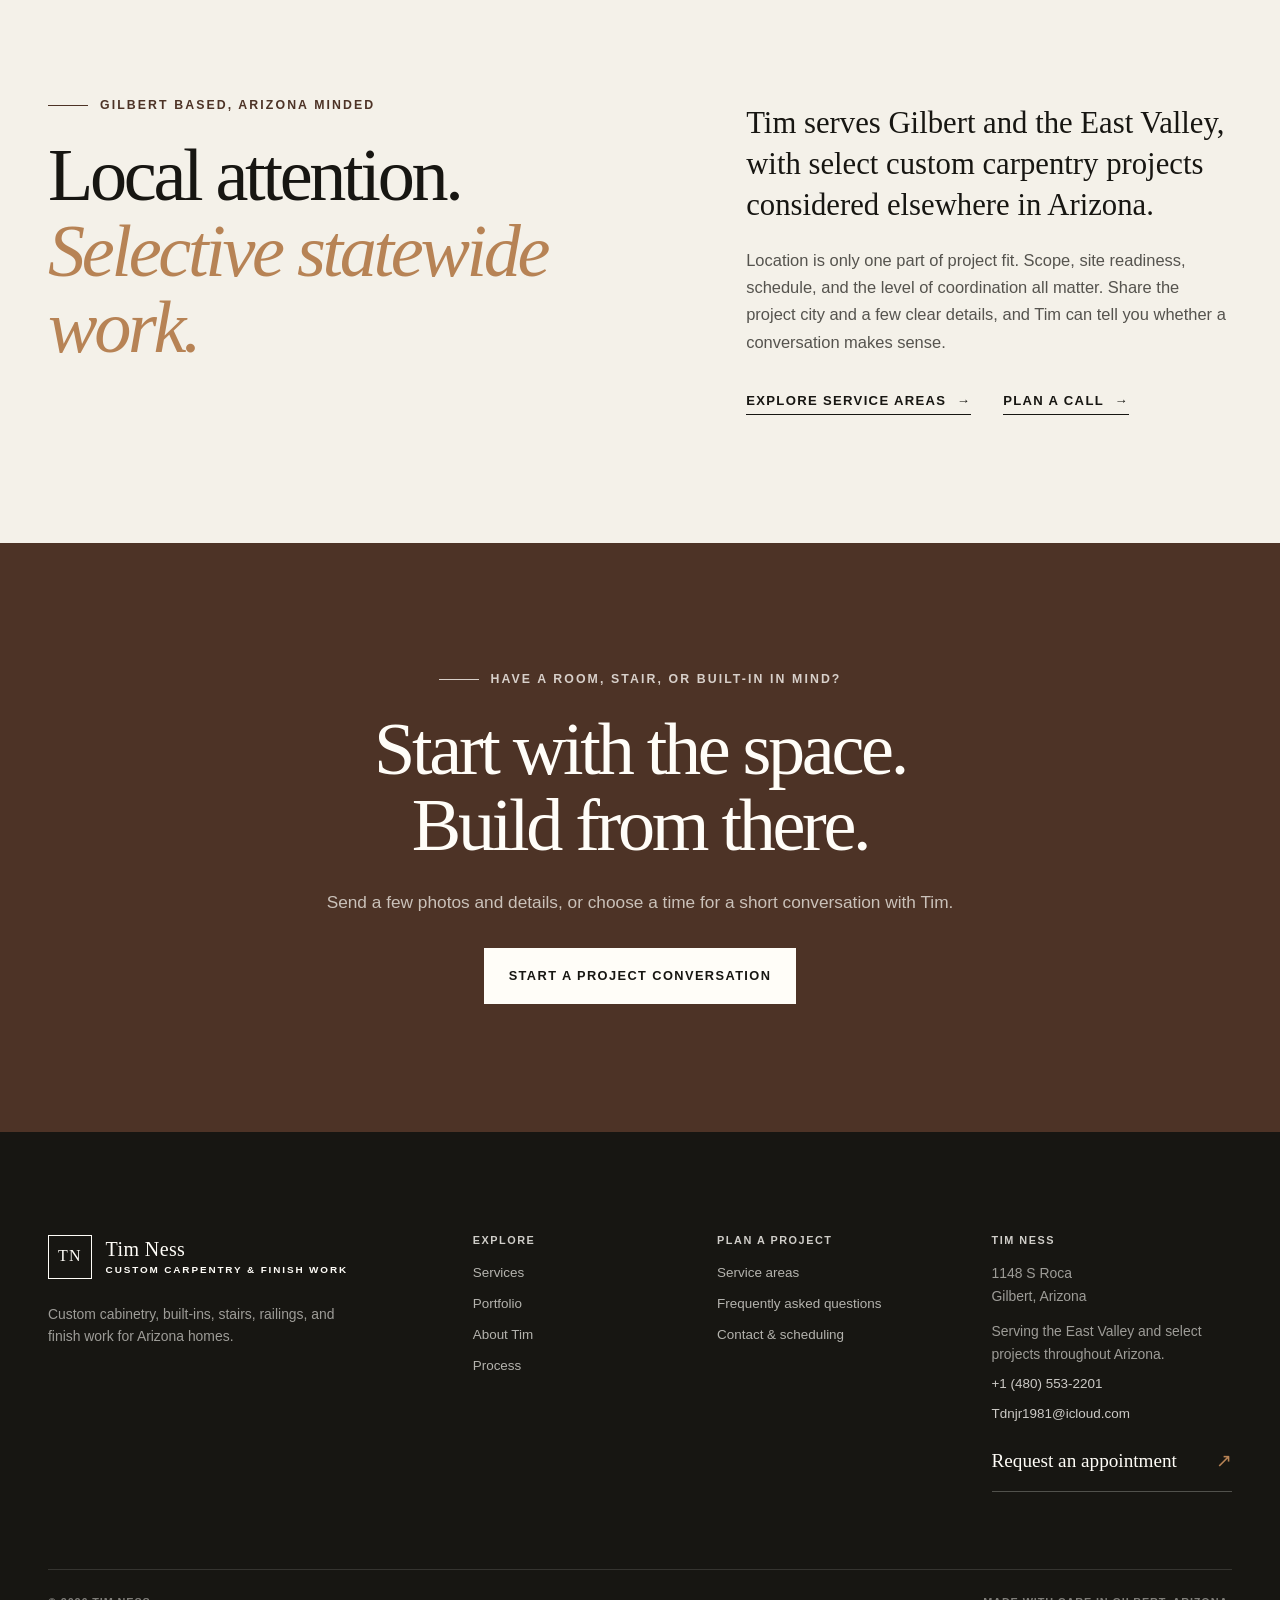
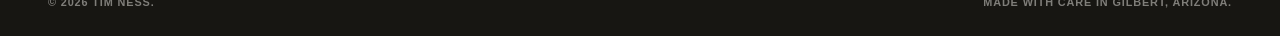
==== commit 686f79d5: "Fix phone menu visibility" ====
--- a/index.html
+++ b/index.html
@@ -59,8 +59,9 @@
 		</a>
 
 		<button class="menu-toggle" type="button" aria-expanded="false" aria-controls="site-navigation">
-			<span class="sr-only">Toggle navigation</span>
-			<span></span><span></span>
+			<span class="sr-only" data-menu-assistive-label>Open navigation</span>
+			<span class="menu-toggle-label" data-menu-label aria-hidden="true">Menu</span>
+			<span class="menu-toggle-icon" aria-hidden="true"><span></span><span></span></span>
 		</button>
 
 		<nav class="site-navigation" id="site-navigation" aria-label="Primary navigation">
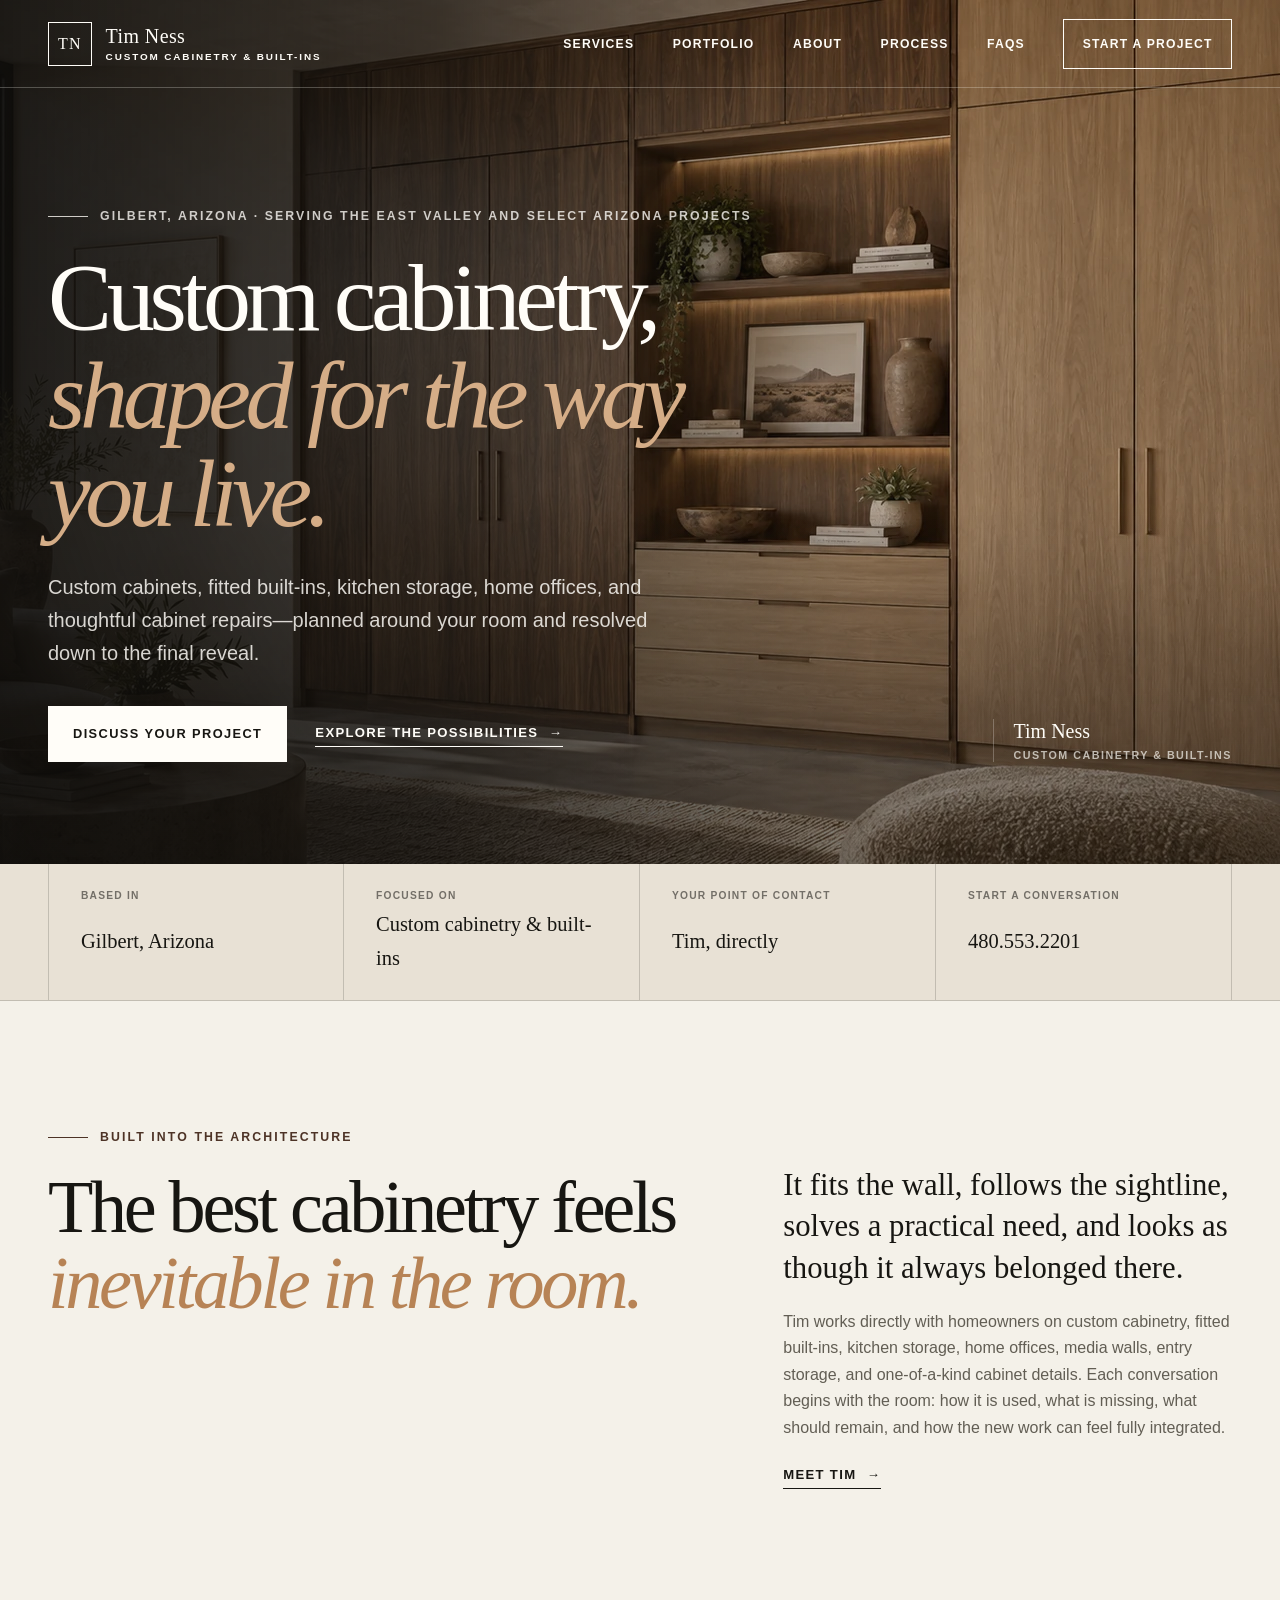
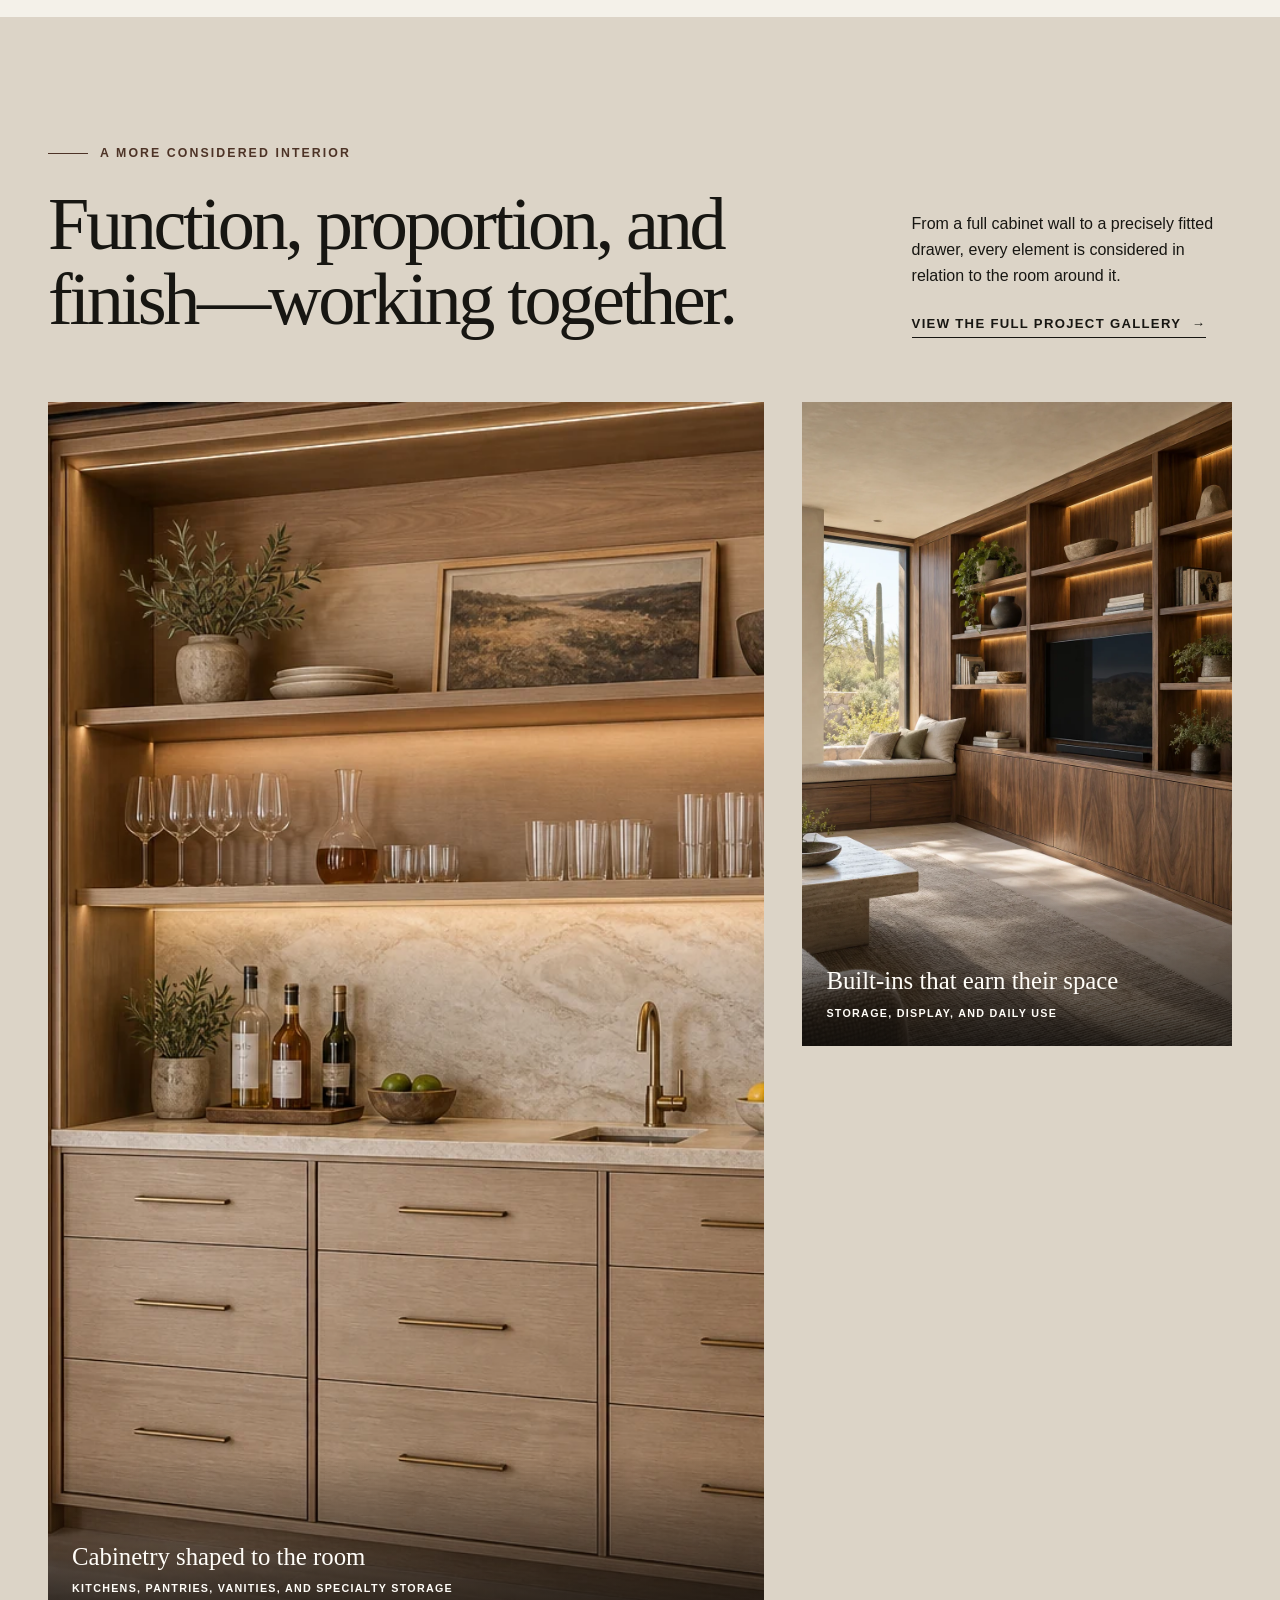
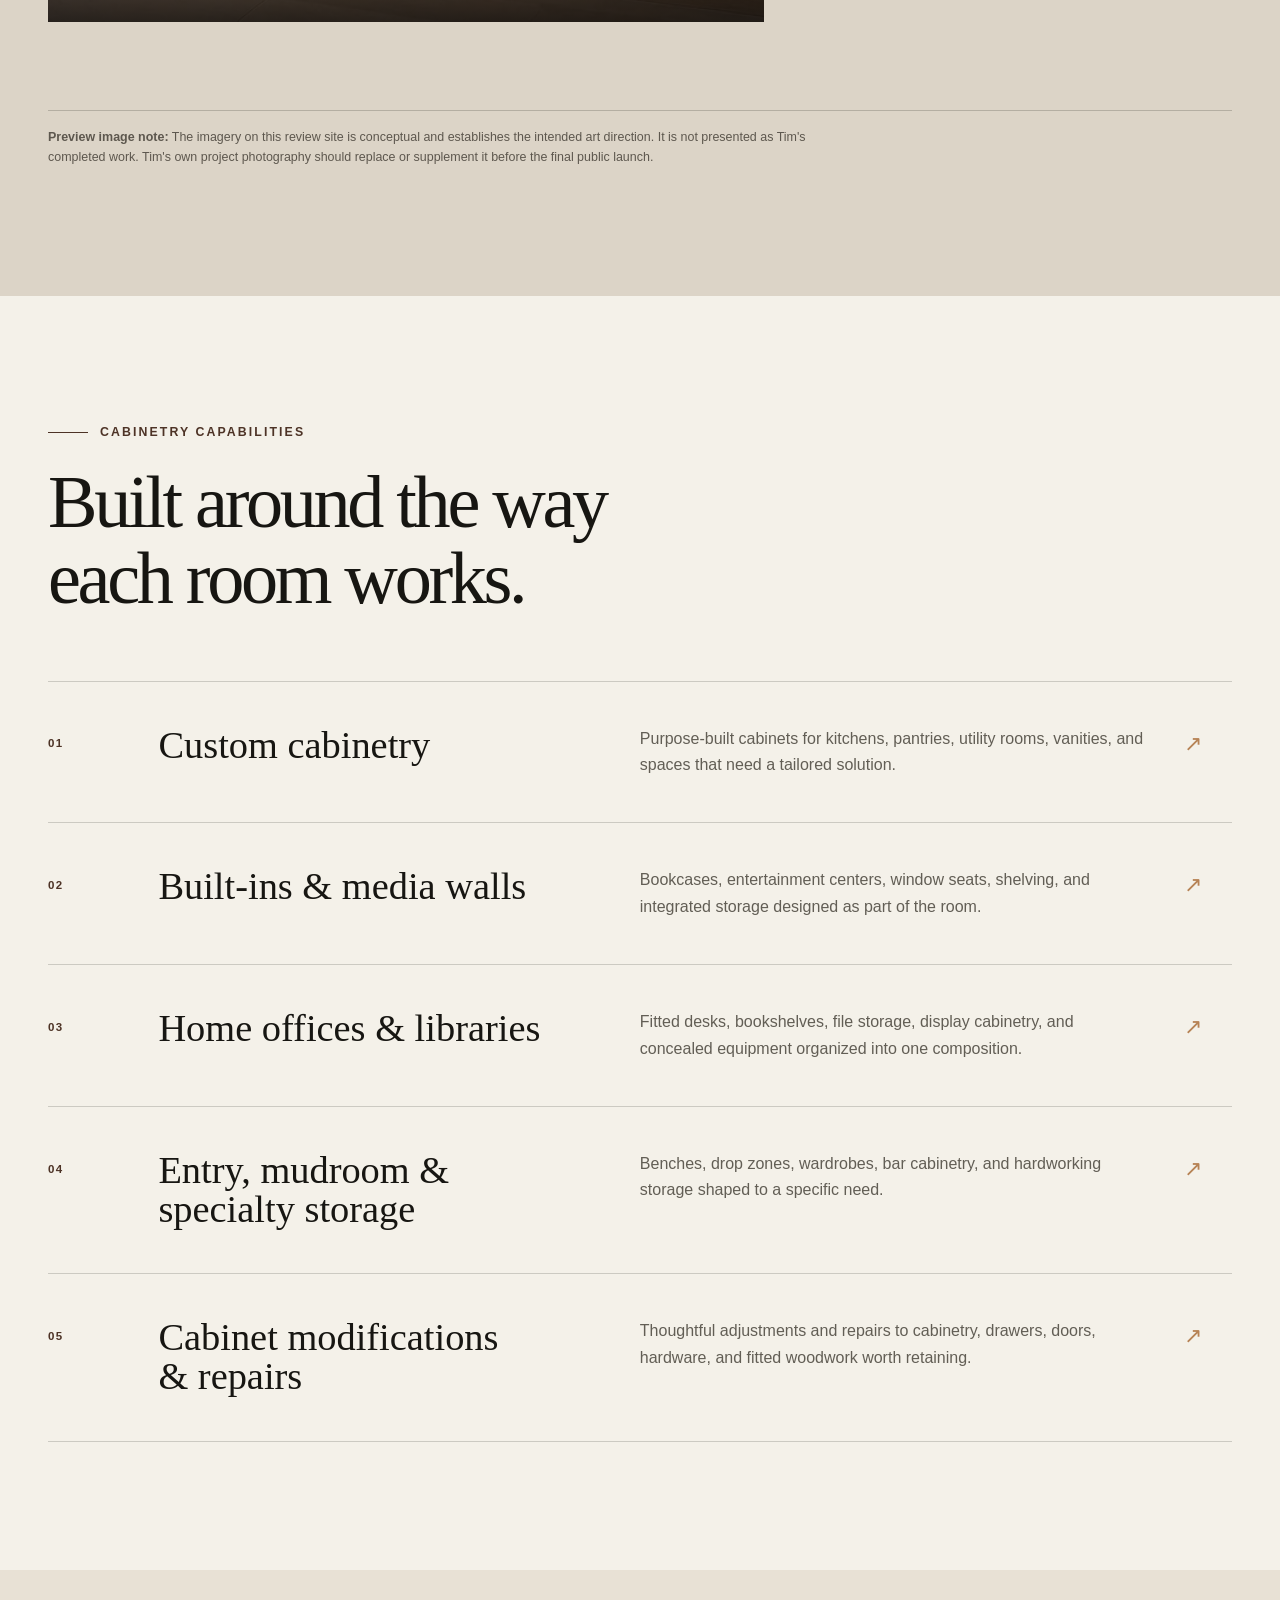
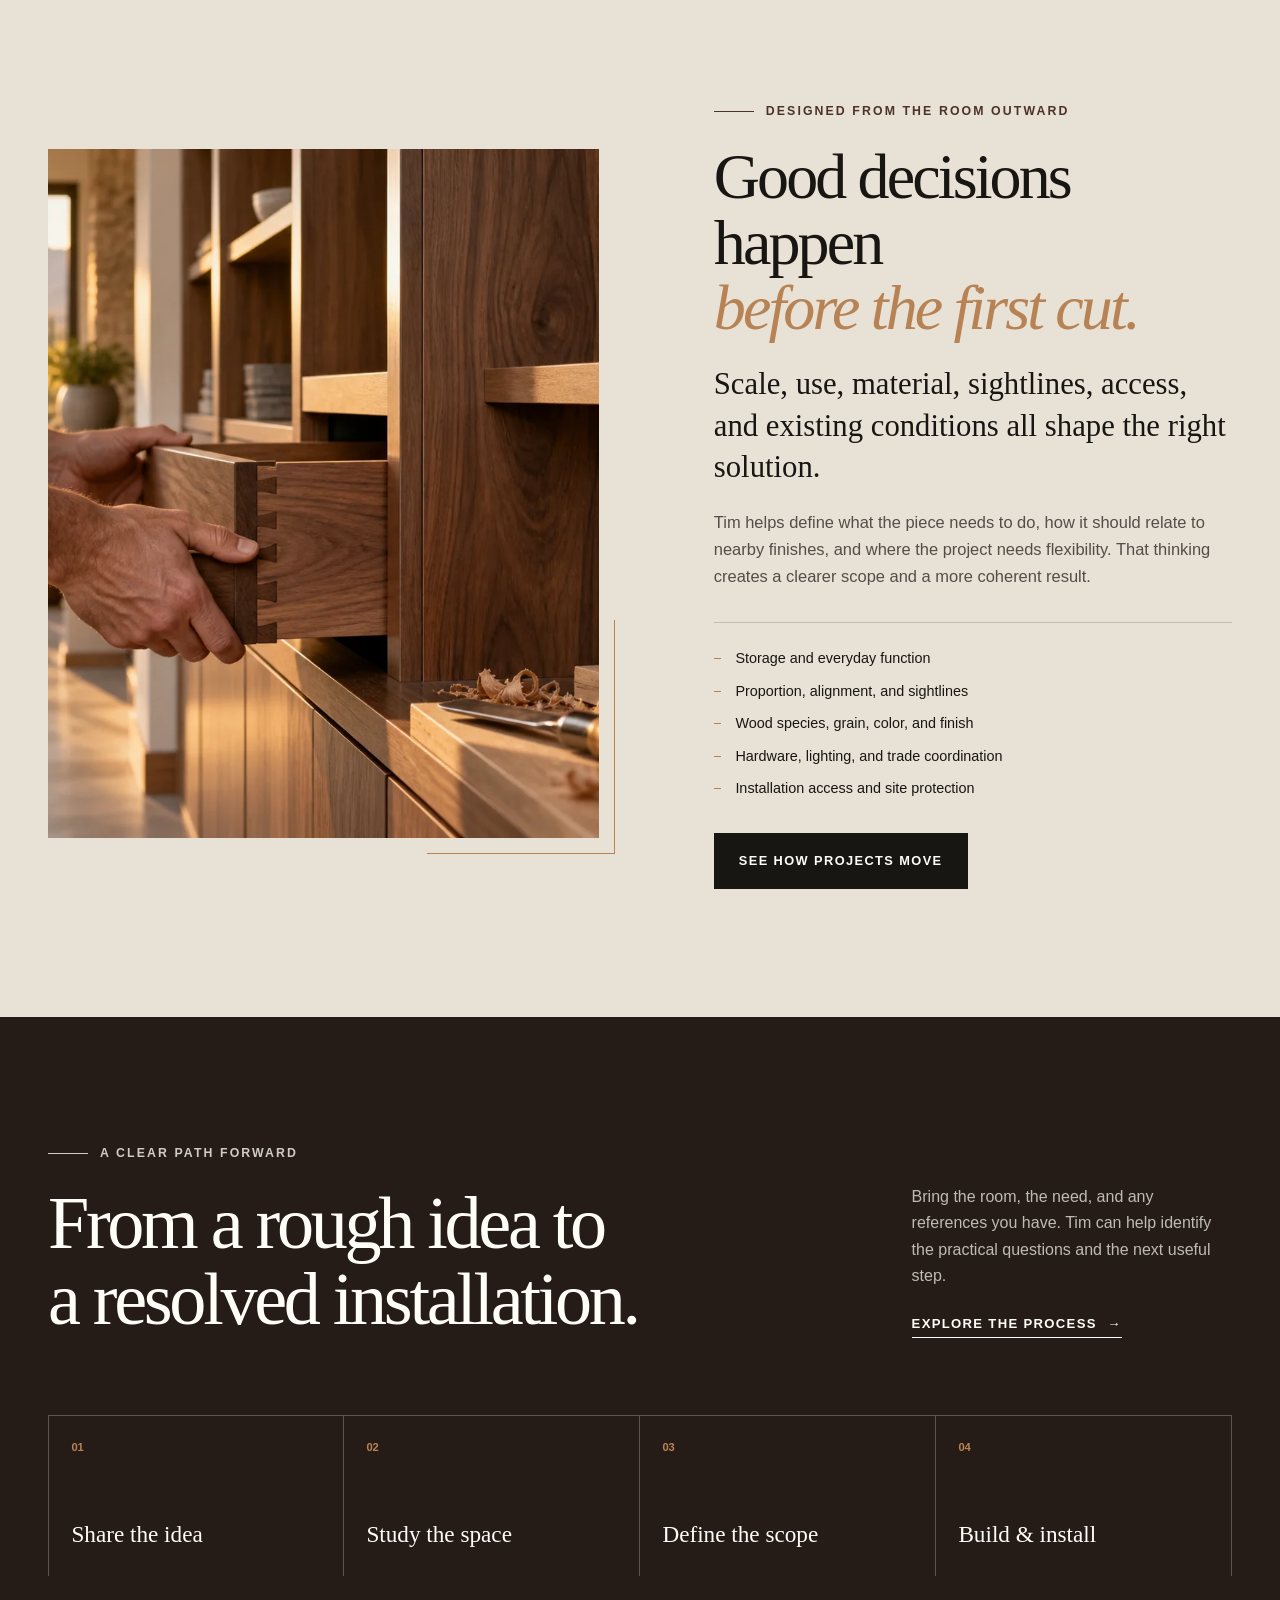
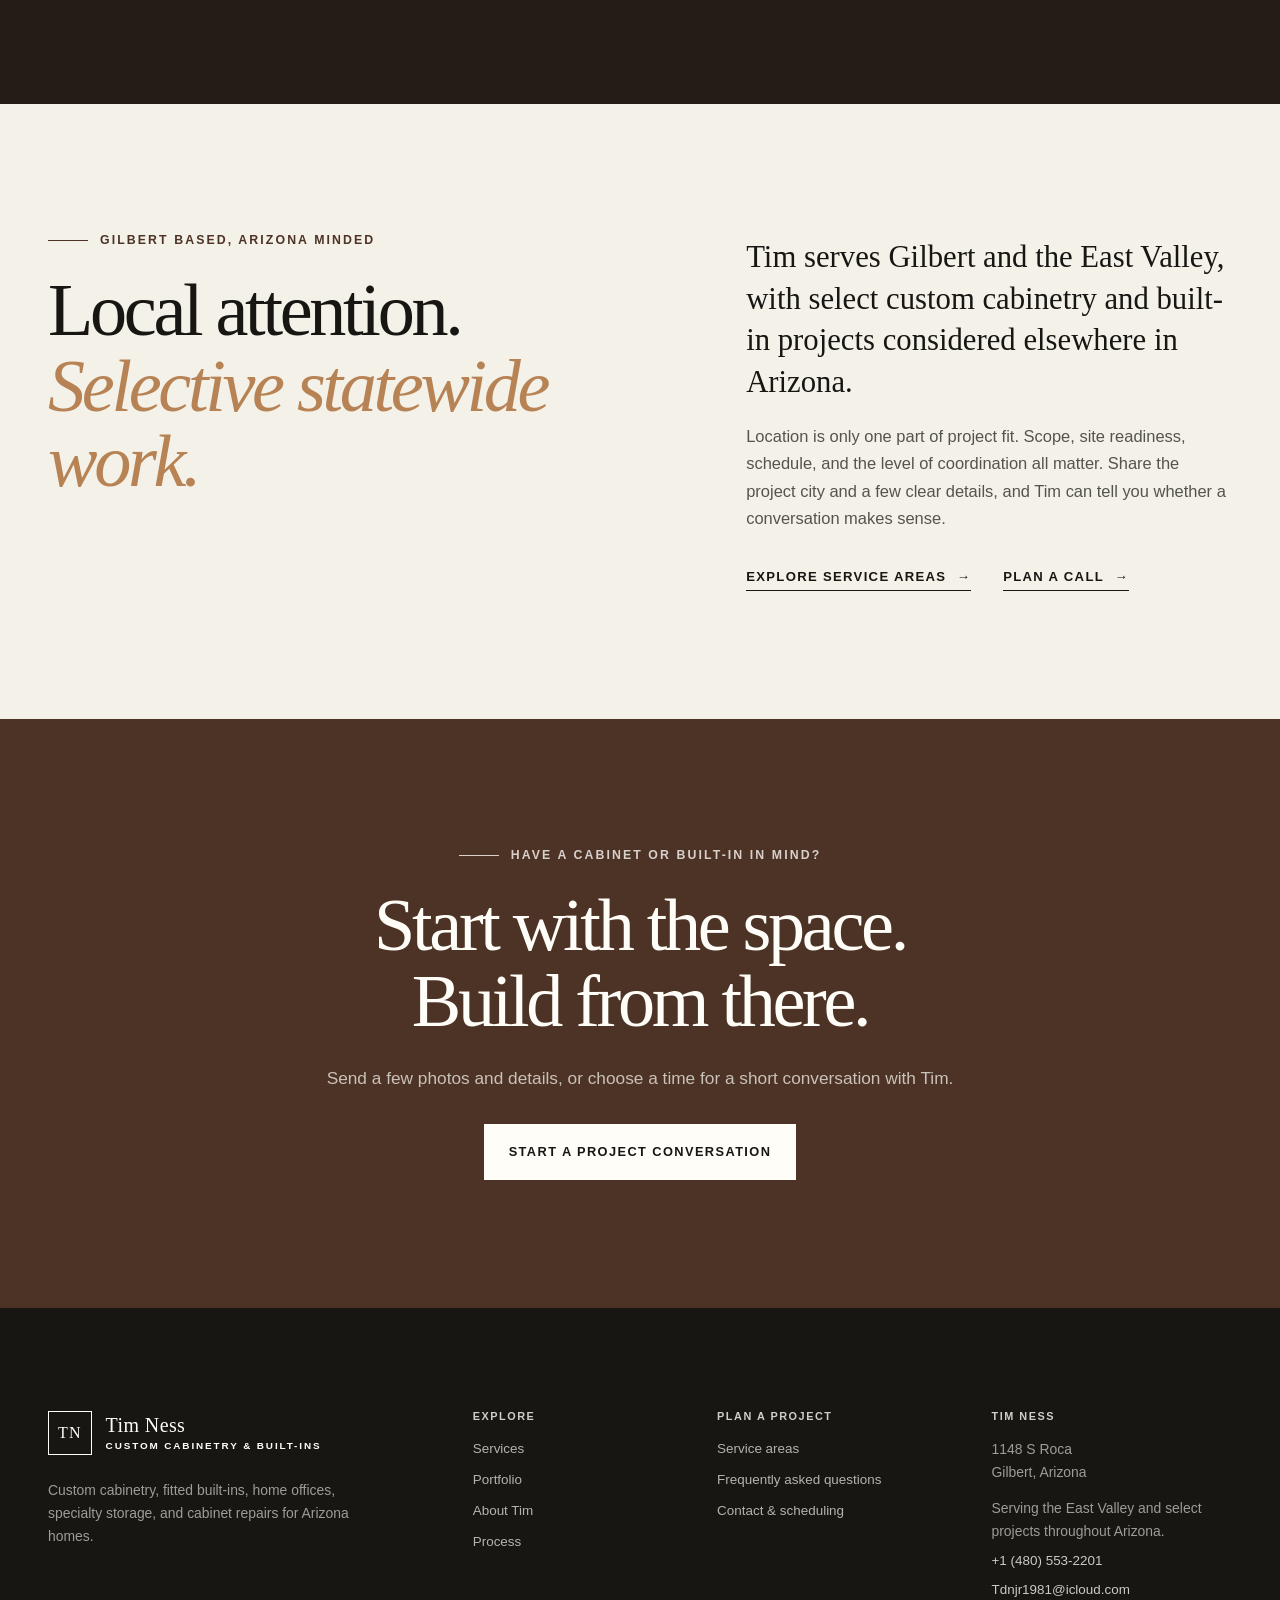
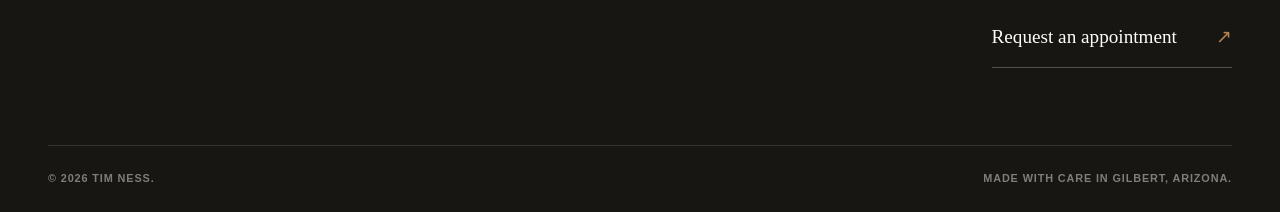
==== commit 640a15d8: "Refocus Tim Ness site on cabinetry" ====
--- a/index.html
+++ b/index.html
@@ -3,9 +3,9 @@
 <head>
 	<meta charset="UTF-8">
 	<meta name="viewport" content="width=device-width, initial-scale=1">
-	<title>Tim Ness Custom Carpentry &#8211; Gilbert, Arizona</title>
+	<title>Tim Ness Custom Cabinetry &#8211; Gilbert, Arizona</title>
 <meta name='robots' content='noindex, nofollow' />
-<meta name="description" content="Custom cabinetry, kitchens, built-ins, finish carpentry, stair work, and architectural millwork based in Gilbert and serving Arizona."><style id="wp-img-auto-sizes-contain-inline-css">
+<meta name="description" content="Custom cabinetry, fitted built-ins, kitchens, pantries, media walls, home offices, specialty storage, and cabinet repairs based in Gilbert and serving Arizona."><style id="wp-img-auto-sizes-contain-inline-css">
 img:is([sizes=auto i],[sizes^="auto," i]){contain-intrinsic-size:3000px 1500px}
 /*# sourceURL=wp-img-auto-sizes-contain-inline-css */
 </style>
@@ -45,16 +45,16 @@
 <meta name="generator" content="WordPress 7.1" />
 <link rel="canonical" href="https://ymemon.github.io/tim-ness-carpentry-preview/" />
 <link rel='shortlink' href='https://ymemon.github.io/tim-ness-carpentry-preview/' />
-<script type="application/ld+json">{"@context":"https://schema.org","@type":"ProfessionalService","name":"Tim Ness Custom Carpentry","description":"Custom cabinetry, kitchens, built-ins, finish carpentry, stair work, and architectural millwork serving Arizona.","email":"Tdnjr1981@icloud.com","telephone":"+1-480-553-2201","address":{"@type":"PostalAddress","streetAddress":"1148 S Roca","addressLocality":"Gilbert","addressRegion":"AZ","addressCountry":"US"},"areaServed":{"@type":"State","name":"Arizona"},"url":"https://ymemon.github.io/tim-ness-carpentry-preview/"}</script></head>
+<script type="application/ld+json">{"@context":"https://schema.org","@type":"ProfessionalService","name":"Tim Ness Custom Cabinetry","description":"Custom cabinetry, fitted built-ins, kitchens, pantries, media walls, home offices, specialty storage, and cabinet repairs serving Arizona.","email":"Tdnjr1981@icloud.com","telephone":"+1-480-553-2201","address":{"@type":"PostalAddress","streetAddress":"1148 S Roca","addressLocality":"Gilbert","addressRegion":"AZ","addressCountry":"US"},"areaServed":{"@type":"State","name":"Arizona"},"url":"https://ymemon.github.io/tim-ness-carpentry-preview/"}</script></head>
 <body class="home wp-singular page-template-default page page-id-6 wp-embed-responsive wp-theme-tim-ness-fine-carpentry">
 <a class="skip-link" href="#main-content">Skip to content</a>
 <header class="site-header" data-site-header>
 	<div class="site-shell header-inner">
-		<a class="brand" href="https://ymemon.github.io/tim-ness-carpentry-preview/" aria-label="Tim Ness Custom Carpentry and Stair Work home">
+		<a class="brand" href="https://ymemon.github.io/tim-ness-carpentry-preview/" aria-label="Tim Ness Custom Cabinetry home">
 			<span class="brand-mark" aria-hidden="true">TN</span>
 			<span class="brand-copy">
 				<strong>Tim Ness</strong>
-				<small>Custom Carpentry & Finish Work</small>
+				<small>Custom Cabinetry &amp; Built-Ins</small>
 			</span>
 		</a>
 
@@ -79,24 +79,24 @@
 
 
 <main id="main-content">
-	<section class="hero" aria-labelledby="hero-title"><img class="hero-image" src="https://ymemon.github.io/tim-ness-carpentry-preview/wp-content/themes/tim-ness-fine-carpentry/assets/images/hero-carpentry-editorial-v2.webp" alt="Concept interior showing custom walnut cabinetry, white oak stairs, and architectural woodwork in an Arizona home" width="1536" height="864" fetchpriority="high"><div class="hero-shade" aria-hidden="true"></div><div class="site-shell hero-inner"><div class="hero-copy"><p class="eyebrow eyebrow-light">Gilbert, Arizona &middot; Serving the East Valley and select Arizona projects</p><h1 id="hero-title">Architectural carpentry,<br><em>shaped for the way you live.</em></h1><p class="hero-intro">Custom cabinetry, built-ins, stair and railing work, finish details, and thoughtful repairs&mdash;planned around your home and resolved down to the final reveal.</p><div class="hero-actions"><a class="button button-light" href="https://ymemon.github.io/tim-ness-carpentry-preview/contact/">Discuss your project</a><a class="text-link text-link-light" href="https://ymemon.github.io/tim-ness-carpentry-preview/portfolio/">Explore the possibilities <span aria-hidden="true">&rarr;</span></a></div></div><div class="hero-signature" aria-label="Tim Ness, custom carpenter"><span>Tim Ness</span><small>Custom carpentry &amp; finish work</small></div></div></section>
-	<section class="home-proof" aria-label="Business highlights"><div class="site-shell proof-grid"><div><small>Based in</small><strong>Gilbert, Arizona</strong></div><div><small>Focused on</small><strong>Cabinetry, millwork &amp; stairs</strong></div><div><small>Your point of contact</small><strong>Tim, directly</strong></div><div><small>Start a conversation</small><strong>480.553.2201</strong></div></div></section>
-	<section class="intro section-pad" aria-labelledby="intro-title"><div class="site-shell intro-grid"><div><p class="eyebrow">Built into the architecture</p><h2 id="intro-title">The best woodwork feels<br><em>inevitable in the room.</em></h2></div><div class="intro-copy"><p class="lead">It fits the wall, follows the sightline, solves a practical need, and looks as though it always belonged there.</p><p>Tim works directly with homeowners on custom cabinetry, built-ins, stair components, finish carpentry, restoration, and one-of-a-kind details. Each conversation begins with the room: how it is used, what is missing, what should remain, and how the new work can feel fully integrated.</p><a class="text-link" href="https://ymemon.github.io/tim-ness-carpentry-preview/about/">Meet Tim <span aria-hidden="true">&rarr;</span></a></div></div></section>
-	<section class="work-section section-pad" aria-labelledby="featured-title"><div class="site-shell section-heading split-heading"><div><p class="eyebrow">A more considered interior</p><h2 id="featured-title">Function, proportion, and finish&mdash;working together.</h2></div><div><p>From a wall of fitted cabinetry to the turn of a handrail, each element is considered in relation to the architecture around it.</p><a class="text-link" href="https://ymemon.github.io/tim-ness-carpentry-preview/portfolio/">View the full project gallery <span aria-hidden="true">&rarr;</span></a></div></div><div class="site-shell home-featured-grid"><a class="home-feature-card home-feature-wide" href="https://ymemon.github.io/tim-ness-carpentry-preview/services/#custom-cabinetry"><img src="https://ymemon.github.io/tim-ness-carpentry-preview/wp-content/themes/tim-ness-fine-carpentry/assets/images/hero-carpentry-showcase.webp" alt="Concept view of custom walnut kitchen cabinetry, millwork, and stairs" width="1696" height="960" loading="lazy"><span><strong>Whole-room woodwork</strong><small>Cabinetry, millwork, and architectural continuity</small></span></a><a class="home-feature-card" href="https://ymemon.github.io/tim-ness-carpentry-preview/services/#built-ins"><img src="https://ymemon.github.io/tim-ness-carpentry-preview/wp-content/themes/tim-ness-fine-carpentry/assets/images/walnut-built-in-editorial-v2.webp" alt="Concept view of a walnut media built-in with integrated window seat" width="1024" height="1536" loading="lazy"><span><strong>Built-ins that earn their space</strong><small>Storage, display, and daily use</small></span></a><a class="home-feature-card" href="https://ymemon.github.io/tim-ness-carpentry-preview/services/#stairs"><img src="https://ymemon.github.io/tim-ness-carpentry-preview/wp-content/themes/tim-ness-fine-carpentry/assets/images/stair-joinery-detail-v2.webp" alt="Concept detail of a white oak staircase with walnut newel and black balusters" width="1536" height="1024" loading="lazy"><span><strong>Stairs &amp; railing details</strong><small>Strong lines, clean transitions</small></span></a></div><div class="site-shell concept-note"><p><strong>Preview image note:</strong> The imagery on this review site is conceptual and establishes the intended art direction. It is not presented as Tim's completed work. Tim's own project photography should replace or supplement it before the final public launch.</p></div></section>
-	<section class="services section-pad" aria-labelledby="services-preview-title"><div class="site-shell"><div class="section-heading services-heading"><p class="eyebrow">Capabilities</p><h2 id="services-preview-title">A focused range of custom carpentry.</h2></div><div class="services-list"><a class="service-item" href="https://ymemon.github.io/tim-ness-carpentry-preview/services/#custom-cabinetry"><span class="service-number">01</span><div><h3>Custom cabinetry</h3><p>Purpose-built storage for kitchens, offices, living spaces, entries, and other rooms that need a tailored solution.</p></div><span class="service-mark" aria-hidden="true">&nearr;</span></a><a class="service-item" href="https://ymemon.github.io/tim-ness-carpentry-preview/services/#built-ins"><span class="service-number">02</span><div><h3>Built-ins &amp; architectural millwork</h3><p>Bookcases, media walls, window seats, paneling, shelving, and feature details designed as part of the room.</p></div><span class="service-mark" aria-hidden="true">&nearr;</span></a><a class="service-item" href="https://ymemon.github.io/tim-ness-carpentry-preview/services/#stairs"><span class="service-number">03</span><div><h3>Stairs &amp; railings</h3><p>Treads, risers, handrails, newels, balusters, trim, and transitions resolved as one continuous composition.</p></div><span class="service-mark" aria-hidden="true">&nearr;</span></a><a class="service-item" href="https://ymemon.github.io/tim-ness-carpentry-preview/services/#finish-carpentry"><span class="service-number">04</span><div><h3>Finish carpentry</h3><p>Trim, casing, wall details, feature elements, and the small interventions that give a room definition.</p></div><span class="service-mark" aria-hidden="true">&nearr;</span></a><a class="service-item" href="https://ymemon.github.io/tim-ness-carpentry-preview/services/#repairs"><span class="service-number">05</span><div><h3>Restoration &amp; custom repairs</h3><p>Thoughtful evaluation and repair of woodwork worth retaining, with honest guidance when replacement is the better path.</p></div><span class="service-mark" aria-hidden="true">&nearr;</span></a></div></div></section>
+	<section class="hero" aria-labelledby="hero-title"><img class="hero-image" src="https://ymemon.github.io/tim-ness-carpentry-preview/wp-content/themes/tim-ness-fine-carpentry/assets/images/custom-cabinetry-hero-v3.webp" alt="Concept view of full-height custom walnut cabinetry and integrated storage in an Arizona home" width="1536" height="864" fetchpriority="high"><div class="hero-shade" aria-hidden="true"></div><div class="site-shell hero-inner"><div class="hero-copy"><p class="eyebrow eyebrow-light">Gilbert, Arizona &middot; Serving the East Valley and select Arizona projects</p><h1 id="hero-title">Custom cabinetry,<br><em>shaped for the way you live.</em></h1><p class="hero-intro">Custom cabinets, fitted built-ins, kitchen storage, home offices, and thoughtful cabinet repairs&mdash;planned around your room and resolved down to the final reveal.</p><div class="hero-actions"><a class="button button-light" href="https://ymemon.github.io/tim-ness-carpentry-preview/contact/">Discuss your project</a><a class="text-link text-link-light" href="https://ymemon.github.io/tim-ness-carpentry-preview/portfolio/">Explore the possibilities <span aria-hidden="true">&rarr;</span></a></div></div><div class="hero-signature" aria-label="Tim Ness, custom cabinetmaker"><span>Tim Ness</span><small>Custom cabinetry &amp; built-ins</small></div></div></section>
+	<section class="home-proof" aria-label="Business highlights"><div class="site-shell proof-grid"><div><small>Based in</small><strong>Gilbert, Arizona</strong></div><div><small>Focused on</small><strong>Custom cabinetry &amp; built-ins</strong></div><div><small>Your point of contact</small><strong>Tim, directly</strong></div><div><small>Start a conversation</small><strong>480.553.2201</strong></div></div></section>
+	<section class="intro section-pad" aria-labelledby="intro-title"><div class="site-shell intro-grid"><div><p class="eyebrow">Built into the architecture</p><h2 id="intro-title">The best cabinetry feels<br><em>inevitable in the room.</em></h2></div><div class="intro-copy"><p class="lead">It fits the wall, follows the sightline, solves a practical need, and looks as though it always belonged there.</p><p>Tim works directly with homeowners on custom cabinetry, fitted built-ins, kitchen storage, home offices, media walls, entry storage, and one-of-a-kind cabinet details. Each conversation begins with the room: how it is used, what is missing, what should remain, and how the new work can feel fully integrated.</p><a class="text-link" href="https://ymemon.github.io/tim-ness-carpentry-preview/about/">Meet Tim <span aria-hidden="true">&rarr;</span></a></div></div></section>
+	<section class="work-section section-pad" aria-labelledby="featured-title"><div class="site-shell section-heading split-heading"><div><p class="eyebrow">A more considered interior</p><h2 id="featured-title">Function, proportion, and finish&mdash;working together.</h2></div><div><p>From a full cabinet wall to a precisely fitted drawer, every element is considered in relation to the room around it.</p><a class="text-link" href="https://ymemon.github.io/tim-ness-carpentry-preview/portfolio/">View the full project gallery <span aria-hidden="true">&rarr;</span></a></div></div><div class="site-shell home-featured-grid"><a class="home-feature-card home-feature-wide" href="https://ymemon.github.io/tim-ness-carpentry-preview/services/#custom-cabinetry"><img src="https://ymemon.github.io/tim-ness-carpentry-preview/wp-content/themes/tim-ness-fine-carpentry/assets/images/custom-pantry-cabinetry-v3.webp" alt="Concept view of a custom walnut pantry and cabinet wall with integrated storage" width="1536" height="1024" loading="lazy"><span><strong>Cabinetry shaped to the room</strong><small>Kitchens, pantries, vanities, and specialty storage</small></span></a><a class="home-feature-card" href="https://ymemon.github.io/tim-ness-carpentry-preview/services/#built-ins"><img src="https://ymemon.github.io/tim-ness-carpentry-preview/wp-content/themes/tim-ness-fine-carpentry/assets/images/walnut-built-in-editorial-v2.webp" alt="Concept view of a walnut media built-in with integrated window seat" width="1024" height="1536" loading="lazy"><span><strong>Built-ins that earn their space</strong><small>Storage, display, and daily use</small></span></a><a class="home-feature-card" href="https://ymemon.github.io/tim-ness-carpentry-preview/services/#home-offices"><img src="https://ymemon.github.io/tim-ness-carpentry-preview/wp-content/themes/tim-ness-fine-carpentry/assets/images/custom-office-built-in-v3.webp" alt="Concept view of a fitted home office with custom shelves, drawers, and concealed storage" width="1024" height="1280" loading="lazy"><span><strong>Home offices &amp; libraries</strong><small>Focused workspaces with storage built in</small></span></a></div><div class="site-shell concept-note"><p><strong>Preview image note:</strong> The imagery on this review site is conceptual and establishes the intended art direction. It is not presented as Tim's completed work. Tim's own project photography should replace or supplement it before the final public launch.</p></div></section>
+	<section class="services section-pad" aria-labelledby="services-preview-title"><div class="site-shell"><div class="section-heading services-heading"><p class="eyebrow">Cabinetry capabilities</p><h2 id="services-preview-title">Built around the way each room works.</h2></div><div class="services-list"><a class="service-item" href="https://ymemon.github.io/tim-ness-carpentry-preview/services/#custom-cabinetry"><span class="service-number">01</span><div><h3>Custom cabinetry</h3><p>Purpose-built cabinets for kitchens, pantries, utility rooms, vanities, and spaces that need a tailored solution.</p></div><span class="service-mark" aria-hidden="true">&nearr;</span></a><a class="service-item" href="https://ymemon.github.io/tim-ness-carpentry-preview/services/#built-ins"><span class="service-number">02</span><div><h3>Built-ins &amp; media walls</h3><p>Bookcases, entertainment centers, window seats, shelving, and integrated storage designed as part of the room.</p></div><span class="service-mark" aria-hidden="true">&nearr;</span></a><a class="service-item" href="https://ymemon.github.io/tim-ness-carpentry-preview/services/#home-offices"><span class="service-number">03</span><div><h3>Home offices &amp; libraries</h3><p>Fitted desks, bookshelves, file storage, display cabinetry, and concealed equipment organized into one composition.</p></div><span class="service-mark" aria-hidden="true">&nearr;</span></a><a class="service-item" href="https://ymemon.github.io/tim-ness-carpentry-preview/services/#specialty-storage"><span class="service-number">04</span><div><h3>Entry, mudroom &amp; specialty storage</h3><p>Benches, drop zones, wardrobes, bar cabinetry, and hardworking storage shaped to a specific need.</p></div><span class="service-mark" aria-hidden="true">&nearr;</span></a><a class="service-item" href="https://ymemon.github.io/tim-ness-carpentry-preview/services/#repairs"><span class="service-number">05</span><div><h3>Cabinet modifications &amp; repairs</h3><p>Thoughtful adjustments and repairs to cabinetry, drawers, doors, hardware, and fitted woodwork worth retaining.</p></div><span class="service-mark" aria-hidden="true">&nearr;</span></a></div></div></section>
 	<section class="home-about section-pad"><div class="site-shell content-split content-split-image"><div class="split-image"><img src="https://ymemon.github.io/tim-ness-carpentry-preview/wp-content/themes/tim-ness-fine-carpentry/assets/images/joinery-craft-concept.webp" alt="Concept image showing precision joinery and cabinetry installation detail" width="1696" height="960" loading="lazy"></div><div class="split-copy"><p class="eyebrow">Designed from the room outward</p><h2>Good decisions happen<br><em>before the first cut.</em></h2><p class="lead">Scale, use, material, sightlines, access, and existing conditions all shape the right solution.</p><p>Tim helps define what the piece needs to do, how it should relate to nearby finishes, and where the project needs flexibility. That thinking creates a clearer scope and a more coherent result.</p><ul class="check-list compact-check-list"><li>Storage and everyday function</li><li>Proportion, alignment, and sightlines</li><li>Wood species, grain, color, and finish</li><li>Hardware, lighting, and trade coordination</li><li>Installation access and site protection</li></ul><a class="button button-dark" href="https://ymemon.github.io/tim-ness-carpentry-preview/process/">See how projects move</a></div></div></section>
 	<section class="home-process section-pad" aria-labelledby="home-process-title"><div class="site-shell"><div class="section-heading split-heading"><div><p class="eyebrow eyebrow-light">A clear path forward</p><h2 id="home-process-title">From a rough idea to a resolved installation.</h2></div><div><p>Bring the room, the need, and any references you have. Tim can help identify the practical questions and the next useful step.</p><a class="text-link text-link-light" href="https://ymemon.github.io/tim-ness-carpentry-preview/process/">Explore the process <span aria-hidden="true">&rarr;</span></a></div></div><ol class="home-process-list"><li><span>01</span><strong>Share the idea</strong></li><li><span>02</span><strong>Study the space</strong></li><li><span>03</span><strong>Define the scope</strong></li><li><span>04</span><strong>Build &amp; install</strong></li></ol></div></section>
-	<section class="home-area section-pad"><div class="site-shell content-split"><div><p class="eyebrow">Gilbert based, Arizona minded</p><h2>Local attention.<br><em>Selective statewide work.</em></h2></div><div><p class="lead">Tim serves Gilbert and the East Valley, with select custom carpentry projects considered elsewhere in Arizona.</p><p>Location is only one part of project fit. Scope, site readiness, schedule, and the level of coordination all matter. Share the project city and a few clear details, and Tim can tell you whether a conversation makes sense.</p><div class="link-row"><a class="text-link" href="https://ymemon.github.io/tim-ness-carpentry-preview/service-areas/">Explore service areas <span aria-hidden="true">&rarr;</span></a><a class="text-link" href="https://ymemon.github.io/tim-ness-carpentry-preview/contact/">Plan a call <span aria-hidden="true">&rarr;</span></a></div></div></div></section>
-	<section class="page-cta"><div class="site-shell page-cta-inner"><p class="eyebrow eyebrow-light">Have a room, stair, or built-in in mind?</p><h2>Start with the space. Build from there.</h2><p>Send a few photos and details, or choose a time for a short conversation with Tim.</p><a class="button button-light" href="https://ymemon.github.io/tim-ness-carpentry-preview/contact/">Start a project conversation</a></div></section>
+	<section class="home-area section-pad"><div class="site-shell content-split"><div><p class="eyebrow">Gilbert based, Arizona minded</p><h2>Local attention.<br><em>Selective statewide work.</em></h2></div><div><p class="lead">Tim serves Gilbert and the East Valley, with select custom cabinetry and built-in projects considered elsewhere in Arizona.</p><p>Location is only one part of project fit. Scope, site readiness, schedule, and the level of coordination all matter. Share the project city and a few clear details, and Tim can tell you whether a conversation makes sense.</p><div class="link-row"><a class="text-link" href="https://ymemon.github.io/tim-ness-carpentry-preview/service-areas/">Explore service areas <span aria-hidden="true">&rarr;</span></a><a class="text-link" href="https://ymemon.github.io/tim-ness-carpentry-preview/contact/">Plan a call <span aria-hidden="true">&rarr;</span></a></div></div></div></section>
+	<section class="page-cta"><div class="site-shell page-cta-inner"><p class="eyebrow eyebrow-light">Have a cabinet or built-in in mind?</p><h2>Start with the space. Build from there.</h2><p>Send a few photos and details, or choose a time for a short conversation with Tim.</p><a class="button button-light" href="https://ymemon.github.io/tim-ness-carpentry-preview/contact/">Start a project conversation</a></div></section>
 </main>
 <footer class="site-footer">
 	<div class="site-shell footer-grid">
 		<div>
 			<a class="brand brand-light" href="https://ymemon.github.io/tim-ness-carpentry-preview/">
 				<span class="brand-mark" aria-hidden="true">TN</span>
-				<span class="brand-copy"><strong>Tim Ness</strong><small>Custom Carpentry & Finish Work</small></span>
+				<span class="brand-copy"><strong>Tim Ness</strong><small>Custom Cabinetry &amp; Built-Ins</small></span>
 			</a>
-			<p>Custom cabinetry, built-ins, stairs, railings, and finish work for Arizona homes.</p>
+			<p>Custom cabinetry, fitted built-ins, home offices, specialty storage, and cabinet repairs for Arizona homes.</p>
 		</div>
 		<div>
 			<h2>Explore</h2>
